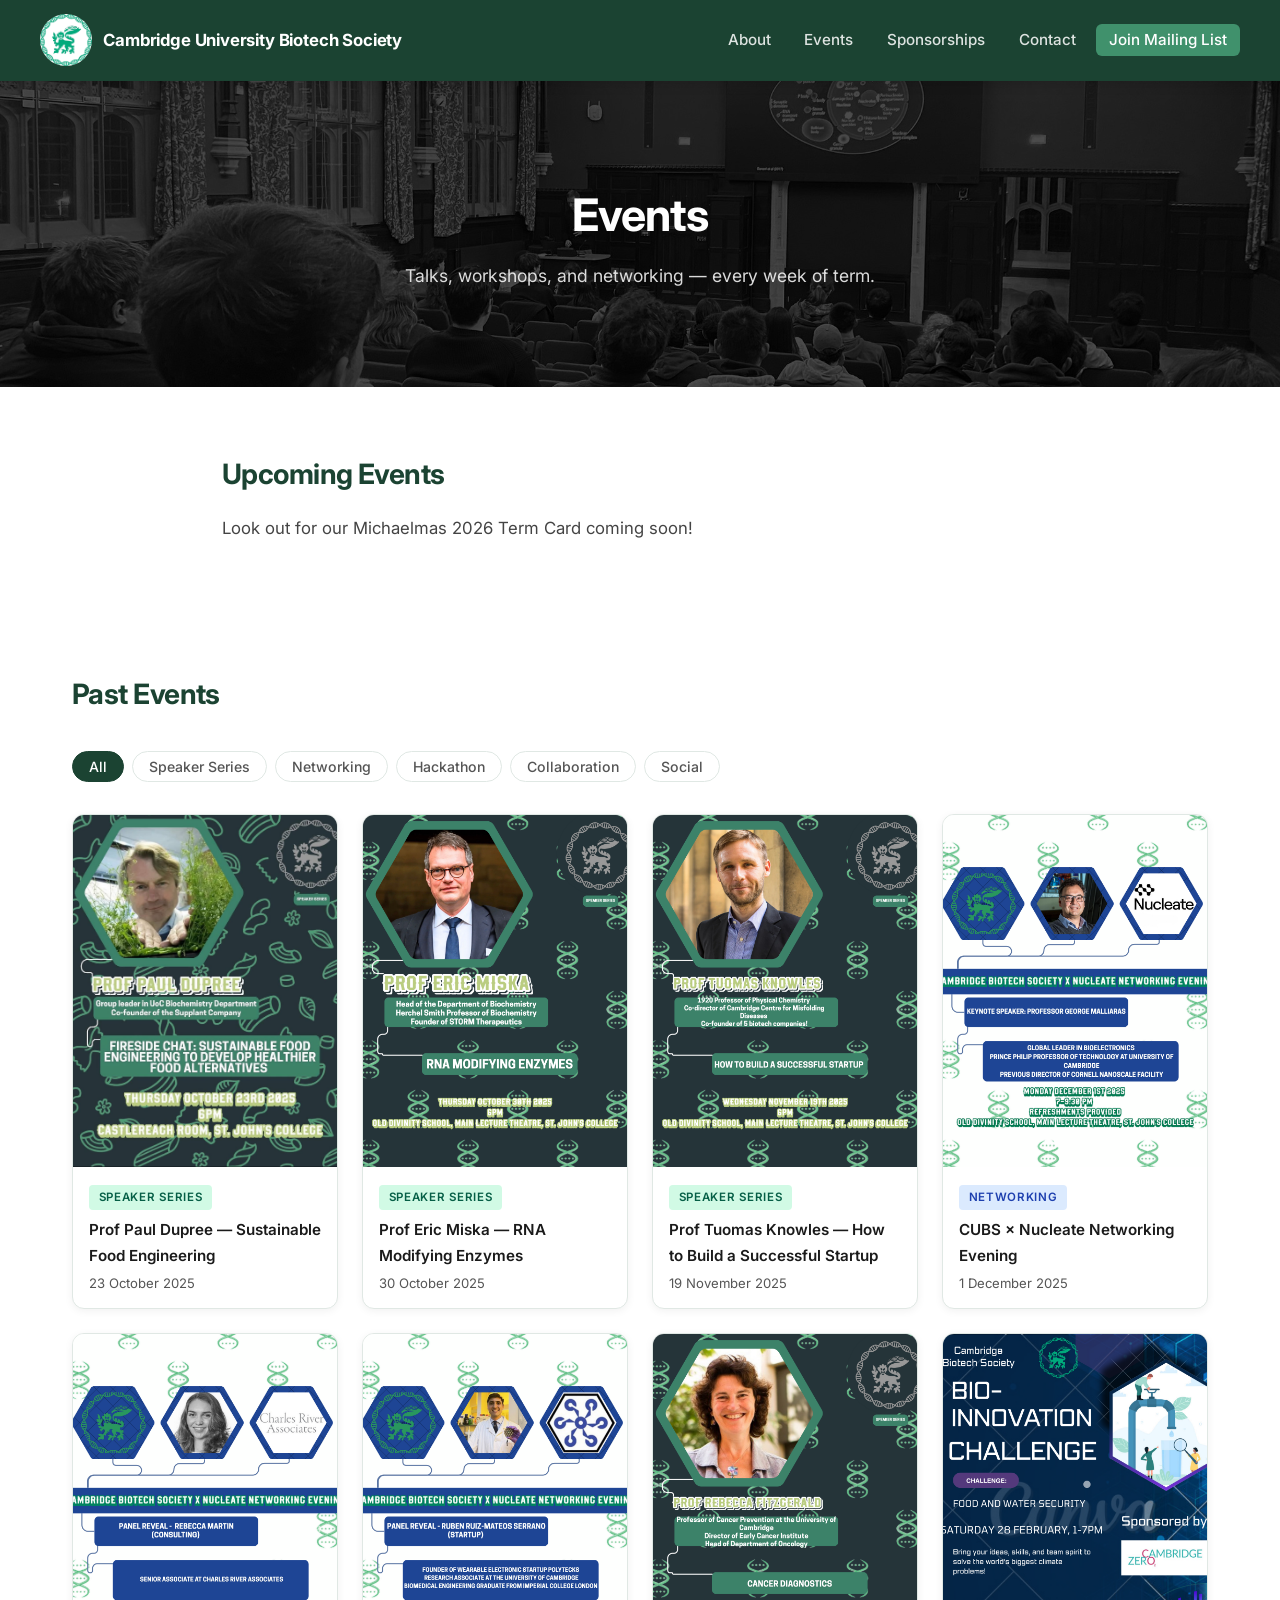
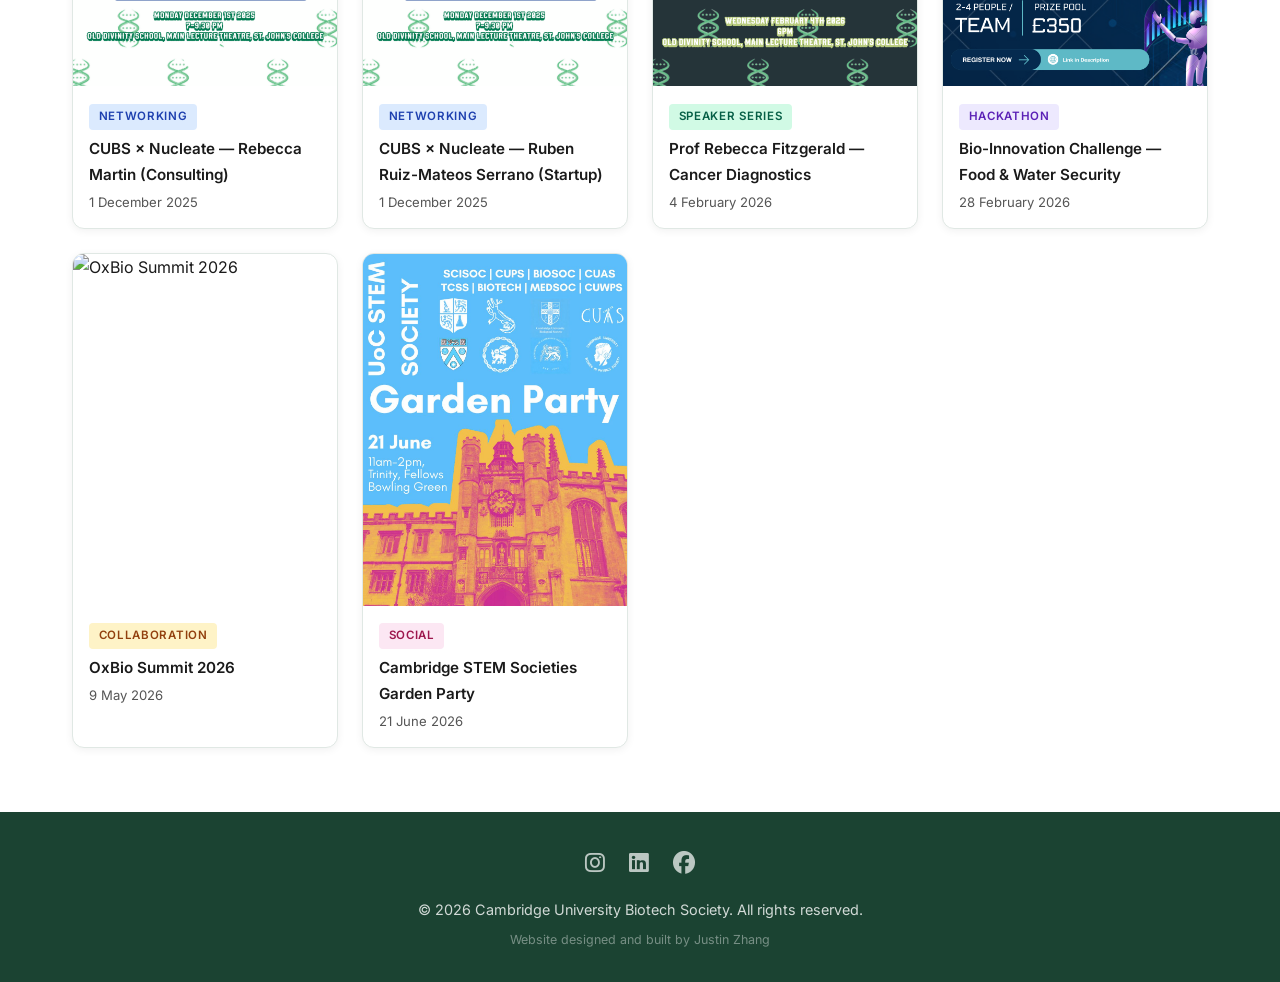
==== events.html @ 5f767ed8 "Complete website: events gallery, sponsorships, leadership section, background photos, footer credit" ====
<!DOCTYPE html>
<html lang="en">
<head>
  <meta charset="UTF-8">
  <meta name="viewport" content="width=device-width, initial-scale=1.0">
  <title>Events — Cambridge University Biotech Society</title>
  <link rel="stylesheet" href="styles.css">
  <link rel="stylesheet" href="https://cdnjs.cloudflare.com/ajax/libs/font-awesome/6.5.1/css/all.min.css">
  <link rel="preconnect" href="https://fonts.googleapis.com">
  <link href="https://fonts.googleapis.com/css2?family=Inter:wght@400;500;600;700&display=swap" rel="stylesheet">
</head>
<body>

  <header>
    <nav class="navbar">
      <a href="index.html" class="logo">
        <img src="images/logo-icon.png" alt="CUBS logo" class="logo-img">
        Cambridge University Biotech Society
      </a>
      <ul class="nav-links">
        <li><a href="index.html#about">About</a></li>
        <li><a href="events.html">Events</a></li>
        <li><a href="sponsorships.html">Sponsorships</a></li>
        <li><a href="index.html#contact">Contact</a></li>
        <li><a href="https://lists.cam.ac.uk/sympa/subscribe/soc-cubiotech" target="_blank" rel="noopener noreferrer" class="btn-nav">Join Mailing List</a></li>
      </ul>
    </nav>
  </header>

  <section class="page-header events-header">
    <h1>Events</h1>
    <p>Talks, workshops, and networking — every week of term.</p>
  </section>

  <section class="section fade-in">
    <h2>Upcoming Events</h2>
    <p>Look out for our Michaelmas 2026 Term Card coming soon!</p>
  </section>

  <section class="gallery-section fade-in">
    <h2>Past Events</h2>

    <!-- Filter buttons — clicking one shows only that category -->
    <div class="filter-bar">
      <button class="filter-btn active" data-filter="all">All</button>
      <button class="filter-btn" data-filter="speaker">Speaker Series</button>
      <button class="filter-btn" data-filter="networking">Networking</button>
      <button class="filter-btn" data-filter="hackathon">Hackathon</button>
      <button class="filter-btn" data-filter="collaboration">Collaboration</button>
      <button class="filter-btn" data-filter="social">Social</button>
    </div>

    <div class="poster-grid" id="poster-grid">

      <div class="poster-card" data-category="speaker">
        <img src="event images/Screenshot 2026-07-14 at 23.48.25.png" alt="Prof Paul Dupree — Sustainable Food Engineering">
        <div class="poster-card-body">
          <span class="event-tag tag-speaker">Speaker Series</span>
          <div class="poster-card-title">Prof Paul Dupree — Sustainable Food Engineering</div>
          <div class="poster-card-date">23 October 2025</div>
        </div>
      </div>

      <div class="poster-card" data-category="speaker">
        <img src="event images/Miska poster.png" alt="Prof Eric Miska — RNA Modifying Enzymes">
        <div class="poster-card-body">
          <span class="event-tag tag-speaker">Speaker Series</span>
          <div class="poster-card-title">Prof Eric Miska — RNA Modifying Enzymes</div>
          <div class="poster-card-date">30 October 2025</div>
        </div>
      </div>

      <div class="poster-card" data-category="speaker">
        <img src="event images/PRESIDENT.png" alt="Prof Tuomas Knowles — How to Build a Successful Startup">
        <div class="poster-card-body">
          <span class="event-tag tag-speaker">Speaker Series</span>
          <div class="poster-card-title">Prof Tuomas Knowles — How to Build a Successful Startup</div>
          <div class="poster-card-date">19 November 2025</div>
        </div>
      </div>

      <div class="poster-card" data-category="networking">
        <img src="event images/18.png" alt="CUBS × Nucleate Networking Evening">
        <div class="poster-card-body">
          <span class="event-tag tag-networking">Networking</span>
          <div class="poster-card-title">CUBS × Nucleate Networking Evening</div>
          <div class="poster-card-date">1 December 2025</div>
        </div>
      </div>

      <div class="poster-card" data-category="networking">
        <img src="event images/19.png" alt="CUBS × Nucleate — Rebecca Martin">
        <div class="poster-card-body">
          <span class="event-tag tag-networking">Networking</span>
          <div class="poster-card-title">CUBS × Nucleate — Rebecca Martin (Consulting)</div>
          <div class="poster-card-date">1 December 2025</div>
        </div>
      </div>

      <div class="poster-card" data-category="networking">
        <img src="event images/20.png" alt="CUBS × Nucleate — Ruben Ruiz-Mateos Serrano">
        <div class="poster-card-body">
          <span class="event-tag tag-networking">Networking</span>
          <div class="poster-card-title">CUBS × Nucleate — Ruben Ruiz-Mateos Serrano (Startup)</div>
          <div class="poster-card-date">1 December 2025</div>
        </div>
      </div>

      <div class="poster-card" data-category="speaker">
        <img src="event images/rebecca.png" alt="Prof Rebecca Fitzgerald — Cancer Diagnostics">
        <div class="poster-card-body">
          <span class="event-tag tag-speaker">Speaker Series</span>
          <div class="poster-card-title">Prof Rebecca Fitzgerald — Cancer Diagnostics</div>
          <div class="poster-card-date">4 February 2026</div>
        </div>
      </div>

      <div class="poster-card" data-category="hackathon">
        <img src="event images/23.png" alt="Bio-Innovation Challenge">
        <div class="poster-card-body">
          <span class="event-tag tag-hackathon">Hackathon</span>
          <div class="poster-card-title">Bio-Innovation Challenge — Food &amp; Water Security</div>
          <div class="poster-card-date">28 February 2026</div>
        </div>
      </div>

      <div class="poster-card" data-category="collaboration">
        <img src="event images/OxBio main flyer.png" alt="OxBio Summit 2026">
        <div class="poster-card-body">
          <span class="event-tag tag-collaboration">Collaboration</span>
          <div class="poster-card-title">OxBio Summit 2026</div>
          <div class="poster-card-date">9 May 2026</div>
        </div>
      </div>

      <div class="poster-card" data-category="social">
        <img src="event images/garden party poster .jpeg" alt="Cambridge STEM Societies Garden Party">
        <div class="poster-card-body">
          <span class="event-tag tag-social">Social</span>
          <div class="poster-card-title">Cambridge STEM Societies Garden Party</div>
          <div class="poster-card-date">21 June 2026</div>
        </div>
      </div>

    </div>
  </section>

  <!-- Lightbox overlay — appears when a poster is clicked -->
  <div class="lightbox" id="lightbox">
    <button class="lightbox-close" id="lightbox-close">&times;</button>
    <img id="lightbox-img" src="" alt="Event poster enlarged">
  </div>

  <footer>
    <div class="social-links">
      <a href="https://www.instagram.com/cubiotech/" target="_blank" rel="noopener noreferrer" aria-label="Instagram">
        <i class="fa-brands fa-instagram"></i>
      </a>
      <a href="https://uk.linkedin.com/company/cubiotechsoc" target="_blank" rel="noopener noreferrer" aria-label="LinkedIn">
        <i class="fa-brands fa-linkedin"></i>
      </a>
      <a href="https://www.facebook.com/cubiotech/" target="_blank" rel="noopener noreferrer" aria-label="Facebook">
        <i class="fa-brands fa-facebook"></i>
      </a>
    </div>
    <p>&copy; 2026 Cambridge University Biotech Society. All rights reserved.</p>
    <p style="margin-top:0.4rem; font-size:0.78rem; opacity:0.5;">Website designed and built by Justin Zhang</p>
  </footer>

  <script src="script.js"></script>
</body>
</html>
---- styles.css ----
:root {
  --cubs-green-dark: #1b4332;
  --cubs-green: #2d6a4f;
  --cubs-green-light: #40916c;
  --text-dark: #1a1a1a;
  --text-muted: #555;
  --bg-subtle: #f6f9f7;
  --border: #e0e8e4;
}

* {
  margin: 0;
  padding: 0;
  box-sizing: border-box;
}

body {
  font-family: 'Inter', 'Segoe UI', Arial, sans-serif;
  line-height: 1.7;
  color: var(--text-dark);
  background: #fff;
}

/* ── Navbar ── */
.navbar {
  display: flex;
  justify-content: space-between;
  align-items: center;
  padding: 0.9rem 2.5rem;
  background-color: var(--cubs-green-dark);
  color: #fff;
  position: sticky;
  top: 0;
  z-index: 100;
  box-shadow: 0 2px 12px rgba(0,0,0,0.15);
}

.logo {
  display: flex;
  align-items: center;
  gap: 0.7rem;
  font-weight: 700;
  font-size: 1.05rem;
  color: #fff;
  text-decoration: none;
  letter-spacing: -0.01em;
}

.logo-img {
  height: 52px;
  width: 52px;
  border-radius: 50%;
  object-fit: cover;
}

.nav-links {
  display: flex;
  list-style: none;
  gap: 0.5rem;
  align-items: center;
}

.nav-links a {
  color: rgba(255,255,255,0.85);
  text-decoration: none;
  font-size: 0.95rem;
  font-weight: 500;
  padding: 0.4rem 0.8rem;
  border-radius: 6px;
  transition: color 0.2s ease, background-color 0.2s ease;
}

.nav-links a:hover {
  color: #fff;
  background-color: rgba(255,255,255,0.1);
}

.btn-nav {
  background-color: var(--cubs-green-light);
  color: #fff !important;
  padding: 0.5rem 1.2rem;
  border-radius: 20px;
  font-weight: 600;
}

.btn-nav:hover {
  background-color: #fff !important;
  color: var(--cubs-green-dark) !important;
}

/* ── Hero ── */
.hero {
  position: relative;
  background-color: var(--cubs-green-dark);
  color: #fff;
  display: flex;
  align-items: center;
  justify-content: center;
  gap: 4rem;
  flex-wrap: wrap;
  padding: 5rem 3rem;
  min-height: 70vh;
}

.hero::before {
  content: '';
  position: absolute;
  inset: 0;
  background-image: url('background photos/fresher.jpeg');
  background-size: cover;
  background-position: center 70%;
  filter: grayscale(100%) brightness(0.32);
  z-index: 0;
}

.hero > * {
  position: relative;
  z-index: 1;
}

.hero-logo-badge {
  flex-shrink: 0;
  width: clamp(180px, 33vw, 340px);
  height: clamp(180px, 33vw, 340px);
  background-color: #fff;
  border-radius: 50%;
  overflow: hidden;
  box-shadow: 0 16px 48px rgba(0,0,0,0.25);
  display: flex;
  align-items: center;
  justify-content: center;
  padding: 1.5rem;
}

.hero-logo-img {
  width: 100%;
  height: 100%;
  object-fit: contain;
}

.hero-text {
  max-width: 480px;
}

.hero h1 {
  font-size: clamp(1.8rem, 3vw, 2.6rem);
  font-weight: 700;
  line-height: 1.25;
  letter-spacing: -0.02em;
  margin-bottom: 1.1rem;
}

.hero p {
  font-size: 1.15rem;
  opacity: 0.88;
  line-height: 1.65;
}

/* ── Stats bar ── */
.stats {
  display: flex;
  justify-content: center;
  gap: 4rem;
  flex-wrap: wrap;
  padding: 2.5rem 2rem;
  background-color: var(--bg-subtle);
  border-bottom: 1px solid var(--border);
}

.stat {
  display: flex;
  flex-direction: column;
  align-items: center;
  gap: 0.15rem;
}

.stat-number {
  font-size: 2rem;
  font-weight: 700;
  color: var(--cubs-green-dark);
  letter-spacing: -0.03em;
}

.stat-label {
  font-size: 0.78rem;
  color: var(--text-muted);
  text-transform: uppercase;
  letter-spacing: 0.08em;
  font-weight: 500;
}

/* ── Sections ── */
.section {
  padding: 4rem 2rem;
  max-width: 900px;
  margin: 0 auto;
}

.section h2 {
  font-size: 1.75rem;
  font-weight: 700;
  letter-spacing: -0.02em;
  margin-bottom: 1rem;
  color: var(--cubs-green-dark);
}

.section p {
  color: #444;
  font-size: 1.05rem;
}

/* ── What We Do ── */
.what-we-do-section {
  background: var(--bg-subtle);
  border-top: 1px solid var(--border);
  border-bottom: 1px solid var(--border);
  padding: 4rem 2rem;
}

.what-we-do-grid {
  display: grid;
  grid-template-columns: repeat(auto-fit, minmax(240px, 1fr));
  gap: 2rem;
  max-width: 1100px;
  margin: 0 auto;
}

.what-we-do-card {
  text-align: center;
  padding: 0 1rem;
}

.what-we-do-card h3 {
  font-size: 1.2rem;
  font-weight: 700;
  color: var(--cubs-green-dark);
  margin-bottom: 0.75rem;
}

.what-we-do-card p {
  font-size: 0.95rem;
  color: #555;
  line-height: 1.7;
}

.pricing-note {
  text-align: center;
  margin-top: 2.5rem;
  font-size: 0.95rem;
  color: var(--text-muted);
  display: flex;
  align-items: center;
  justify-content: center;
  gap: 0.5rem;
}

.pricing-note i {
  color: var(--cubs-green-light);
}

/* ── Membership ── */
.membership-price {
  font-size: 1.4rem;
  font-weight: 700;
  color: var(--cubs-green-dark);
  margin-top: 1rem;
  letter-spacing: -0.01em;
}

.btn-cta {
  display: inline-block;
  margin-top: 1.2rem;
  background-color: var(--cubs-green-dark);
  color: #fff;
  text-decoration: none;
  font-weight: 600;
  font-size: 1rem;
  padding: 0.85rem 2rem;
  border-radius: 8px;
  transition: background-color 0.2s ease, transform 0.15s ease;
  box-shadow: 0 2px 8px rgba(27,67,50,0.25);
}

.btn-cta:hover {
  background-color: var(--cubs-green-light);
  transform: translateY(-1px);
}

/* ── Events list ── */
.events-list {
  list-style: none;
  display: flex;
  flex-direction: column;
  gap: 0.75rem;
}

.events-list li {
  padding: 0.9rem 1rem;
  border: 1px solid var(--border);
  border-radius: 8px;
  background: var(--bg-subtle);
  transition: border-color 0.2s ease;
}

.events-list li:hover {
  border-color: var(--cubs-green-light);
}

/* ── Events page header ── */
.page-header {
  position: relative;
  background-color: var(--cubs-green-dark);
  color: #fff;
  padding: 6rem 2.5rem;
  text-align: center;
}

.page-header > * {
  position: relative;
  z-index: 1;
}

.events-header::before {
  content: '';
  position: absolute;
  inset: 0;
  background-image: url('background photos/Knowles talk linkedin .jpeg');
  background-size: cover;
  background-position: center;
  filter: grayscale(100%) brightness(0.3);
  z-index: 0;
}

.sponsorships-header::before {
  content: '';
  position: absolute;
  inset: 0;
  background-image: url('background photos/hackathon.jpeg');
  background-size: cover;
  background-position: center 65%;
  filter: grayscale(100%) brightness(0.3);
  z-index: 0;
}

.page-header h1 {
  font-size: clamp(1.8rem, 4vw, 2.8rem);
  font-weight: 700;
  letter-spacing: -0.02em;
  margin-bottom: 0.5rem;
}

.page-header p {
  font-size: 1.1rem;
  opacity: 0.85;
}

/* ── Past events gallery ── */
.gallery-section {
  padding: 4rem 2rem;
  max-width: 1200px;
  margin: 0 auto;
}

.gallery-section h2 {
  font-size: 1.75rem;
  font-weight: 700;
  letter-spacing: -0.02em;
  color: var(--cubs-green-dark);
  margin-bottom: 2rem;
}

.poster-grid {
  display: grid;
  grid-template-columns: repeat(auto-fill, minmax(240px, 1fr));
  gap: 1.5rem;
}

.poster-card {
  background: #fff;
  border-radius: 12px;
  border: 1px solid var(--border);
  overflow: hidden;
  box-shadow: 0 2px 8px rgba(0,0,0,0.06);
  transition: transform 0.2s ease, box-shadow 0.2s ease;
  cursor: pointer;
}

.poster-card:hover {
  transform: translateY(-4px);
  box-shadow: 0 10px 28px rgba(0,0,0,0.12);
}

.poster-card img {
  width: 100%;
  aspect-ratio: 3/4;
  object-fit: cover;
  display: block;
}

.poster-card-body {
  padding: 0.9rem 1rem;
}

.poster-card-title {
  font-weight: 600;
  font-size: 0.95rem;
  color: var(--text-dark);
  margin-bottom: 0.2rem;
}

.poster-card-date {
  font-size: 0.82rem;
  color: var(--text-muted);
}

/* ── Lightbox (click poster to enlarge) ── */
.lightbox {
  display: none;
  position: fixed;
  inset: 0;
  background: rgba(0,0,0,0.85);
  z-index: 999;
  align-items: center;
  justify-content: center;
}

.lightbox.open {
  display: flex;
}

.lightbox img {
  max-width: 90vw;
  max-height: 90vh;
  border-radius: 8px;
  object-fit: contain;
}

.lightbox-close {
  position: fixed;
  top: 1.2rem;
  right: 1.5rem;
  font-size: 2rem;
  color: #fff;
  cursor: pointer;
  background: none;
  border: none;
  line-height: 1;
}

/* ── Sponsorship page ── */
.sponsor-stats {
  display: flex;
  gap: 3rem;
  flex-wrap: wrap;
  margin-top: 2rem;
  padding: 2rem;
  background: var(--bg-subtle);
  border-radius: 12px;
  border: 1px solid var(--border);
}

.sponsor-stat {
  display: flex;
  flex-direction: column;
  align-items: center;
  flex: 1;
  min-width: 100px;
}

.sponsor-offer-section {
  background: var(--bg-subtle);
  border-top: 1px solid var(--border);
  border-bottom: 1px solid var(--border);
  padding: 1rem 0;
}

.offer-grid {
  display: grid;
  grid-template-columns: repeat(auto-fill, minmax(200px, 1fr));
  gap: 1.25rem;
  margin-top: 1.5rem;
}

.offer-card {
  background: #fff;
  border: 1px solid var(--border);
  border-radius: 12px;
  padding: 1.4rem 1.2rem;
  box-shadow: 0 2px 8px rgba(0,0,0,0.05);
  transition: transform 0.2s ease, box-shadow 0.2s ease;
}

.offer-card:hover {
  transform: translateY(-3px);
  box-shadow: 0 8px 24px rgba(0,0,0,0.09);
}

.offer-icon {
  font-size: 1.5rem;
  color: var(--cubs-green-light);
  margin-bottom: 0.75rem;
}

.offer-title {
  font-weight: 700;
  font-size: 1rem;
  color: var(--cubs-green-dark);
  margin-bottom: 0.4rem;
}

.offer-desc {
  font-size: 0.88rem;
  color: var(--text-muted);
  line-height: 1.55;
}

.sponsor-cta-section {
  padding: 4rem 2rem;
}

.sponsor-cta-box {
  max-width: 640px;
  margin: 0 auto;
  text-align: center;
  background: linear-gradient(135deg, var(--cubs-green-dark), var(--cubs-green));
  color: #fff;
  padding: 3rem 2.5rem;
  border-radius: 16px;
  box-shadow: 0 8px 32px rgba(27,67,50,0.2);
}

.sponsor-cta-box h2 {
  color: #fff;
  font-size: 1.8rem;
  margin-bottom: 0.75rem;
}

.sponsor-cta-box p {
  color: rgba(255,255,255,0.88);
  margin-bottom: 1.5rem;
  font-size: 1.05rem;
}

.sponsor-cta-box .btn-cta {
  background: #fff;
  color: var(--cubs-green-dark);
}

.sponsor-cta-box .btn-cta:hover {
  background: var(--bg-subtle);
}

/* ── Partner grid ── */
.partner-grid {
  display: grid;
  grid-template-columns: repeat(auto-fill, minmax(280px, 1fr));
  gap: 1.5rem;
  margin-top: 2rem;
}

.partner-card {
  display: flex;
  align-items: flex-start;
  gap: 1rem;
  padding: 1.2rem;
  border: 1px solid var(--border);
  border-radius: 12px;
  background: #fff;
  box-shadow: 0 2px 8px rgba(0,0,0,0.05);
  transition: transform 0.2s ease, box-shadow 0.2s ease;
}

.partner-card:hover {
  transform: translateY(-3px);
  box-shadow: 0 8px 24px rgba(0,0,0,0.1);
}

.sponsors-section {
  padding-top: 1.5rem;
}

.sponsors-thankyou {
  color: var(--text-muted);
  font-style: italic;
  margin-bottom: 1.5rem;
}

.partner-logo-placeholder {
  flex-shrink: 0;
  width: 110px;
  height: 110px;
  background: var(--bg-subtle);
  border-radius: 8px;
  display: flex;
  align-items: center;
  justify-content: center;
  font-size: 0.75rem;
  color: var(--text-muted);
  border: 1px solid var(--border);
}

.sponsor-logo-grid {
  display: flex;
  flex-wrap: wrap;
  gap: 2rem;
  margin-top: 1.5rem;
  align-items: center;
}

.sponsor-logo-card {
  display: flex;
  flex-direction: column;
  align-items: center;
  gap: 0.75rem;
  padding: 1.5rem 2rem;
  border: 1px solid var(--border);
  border-radius: 12px;
  background: #fff;
  box-shadow: 0 2px 8px rgba(0,0,0,0.05);
  transition: transform 0.2s ease, box-shadow 0.2s ease;
  flex: 1;
  min-width: 180px;
}

.sponsor-logo-card:hover {
  transform: translateY(-3px);
  box-shadow: 0 8px 24px rgba(0,0,0,0.1);
}

.sponsor-logo-card img {
  width: 100%;
  max-width: 200px;
  height: 120px;
  object-fit: contain;
}

.sponsor-logo-name {
  font-weight: 600;
  font-size: 1rem;
  color: var(--text-muted);
}

.become-partner-btn {
  text-align: center;
  margin-top: 2rem;
}

.partner-logo-placeholder img {
  width: 100%;
  height: 100%;
  object-fit: contain;
  border-radius: 8px;
}

.partner-name {
  font-weight: 700;
  font-size: 1rem;
  color: var(--cubs-green-dark);
  margin-bottom: 0.3rem;
}

.partner-desc {
  font-size: 0.88rem;
  color: var(--text-muted);
  line-height: 1.5;
}

/* ── Filter bar ── */
.filter-bar {
  display: flex;
  flex-wrap: wrap;
  gap: 0.5rem;
  margin-bottom: 2rem;
}

.filter-btn {
  background: none;
  border: 1.5px solid var(--border);
  border-radius: 20px;
  padding: 0.4rem 1rem;
  font-family: 'Inter', sans-serif;
  font-size: 0.88rem;
  font-weight: 500;
  color: var(--text-muted);
  cursor: pointer;
  transition: all 0.2s ease;
}

.filter-btn:hover {
  border-color: var(--cubs-green-light);
  color: var(--cubs-green-dark);
}

.filter-btn.active {
  background-color: var(--cubs-green-dark);
  border-color: var(--cubs-green-dark);
  color: #fff;
}

/* ── Event category tags ── */
.event-tag {
  display: inline-block;
  font-size: 0.72rem;
  font-weight: 600;
  text-transform: uppercase;
  letter-spacing: 0.06em;
  padding: 0.2rem 0.6rem;
  border-radius: 4px;
  margin-bottom: 0.4rem;
}

.tag-speaker     { background: #d1fae5; color: #065f46; }
.tag-networking  { background: #dbeafe; color: #1e40af; }
.tag-hackathon   { background: #ede9fe; color: #5b21b6; }
.tag-collaboration { background: #fef3c7; color: #92400e; }
.tag-social      { background: #fce7f3; color: #9d174d; }

/* ── Hidden card state (used by filter JS) ── */
.poster-card.hidden {
  display: none;
}

/* ── Placeholder cards ── */
.poster-placeholder {
  width: 100%;
  aspect-ratio: 3/4;
  background: var(--bg-subtle);
  display: flex;
  align-items: center;
  justify-content: center;
  color: var(--text-muted);
  font-size: 0.85rem;
}

/* ── Leadership section ── */
.leadership-grid {
  display: grid;
  grid-template-columns: repeat(auto-fill, minmax(160px, 1fr));
  gap: 2rem;
  margin-top: 2rem;
}

.leader-card {
  display: flex;
  flex-direction: column;
  align-items: center;
  text-align: center;
  gap: 0.75rem;
}

.leader-photo-placeholder {
  width: 110px;
  height: 110px;
  border-radius: 50%;
  background: var(--bg-subtle);
  border: 2px solid var(--border);
  display: flex;
  align-items: center;
  justify-content: center;
  font-size: 2.5rem;
  color: var(--cubs-green-light);
  overflow: hidden;
  transition: border-color 0.2s ease;
}

.leader-card:hover .leader-photo-placeholder {
  border-color: var(--cubs-green-light);
}

.leader-photo-placeholder img {
  width: 100%;
  height: 100%;
  object-fit: cover;
  border-radius: 50%;
}

.leader-name {
  font-weight: 600;
  font-size: 1rem;
  color: var(--text-dark);
}

.leader-role {
  font-size: 0.85rem;
  color: var(--cubs-green);
  font-weight: 500;
}

/* ── Fade-in animation ── */
.fade-in {
  opacity: 0;
  transform: translateY(20px);
  transition: opacity 0.6s ease, transform 0.6s ease;
}

.fade-in.is-visible {
  opacity: 1;
  transform: translateY(0);
}

/* ── Footer ── */
footer {
  text-align: center;
  padding: 2rem;
  background-color: var(--cubs-green-dark);
  color: rgba(255,255,255,0.8);
  font-size: 0.9rem;
}

.social-links {
  display: flex;
  justify-content: center;
  gap: 1.5rem;
  margin-bottom: 1rem;
}

.social-links a {
  color: rgba(255,255,255,0.7);
  font-size: 1.4rem;
  transition: color 0.2s ease;
}

.social-links a:hover {
  color: #fff;
}
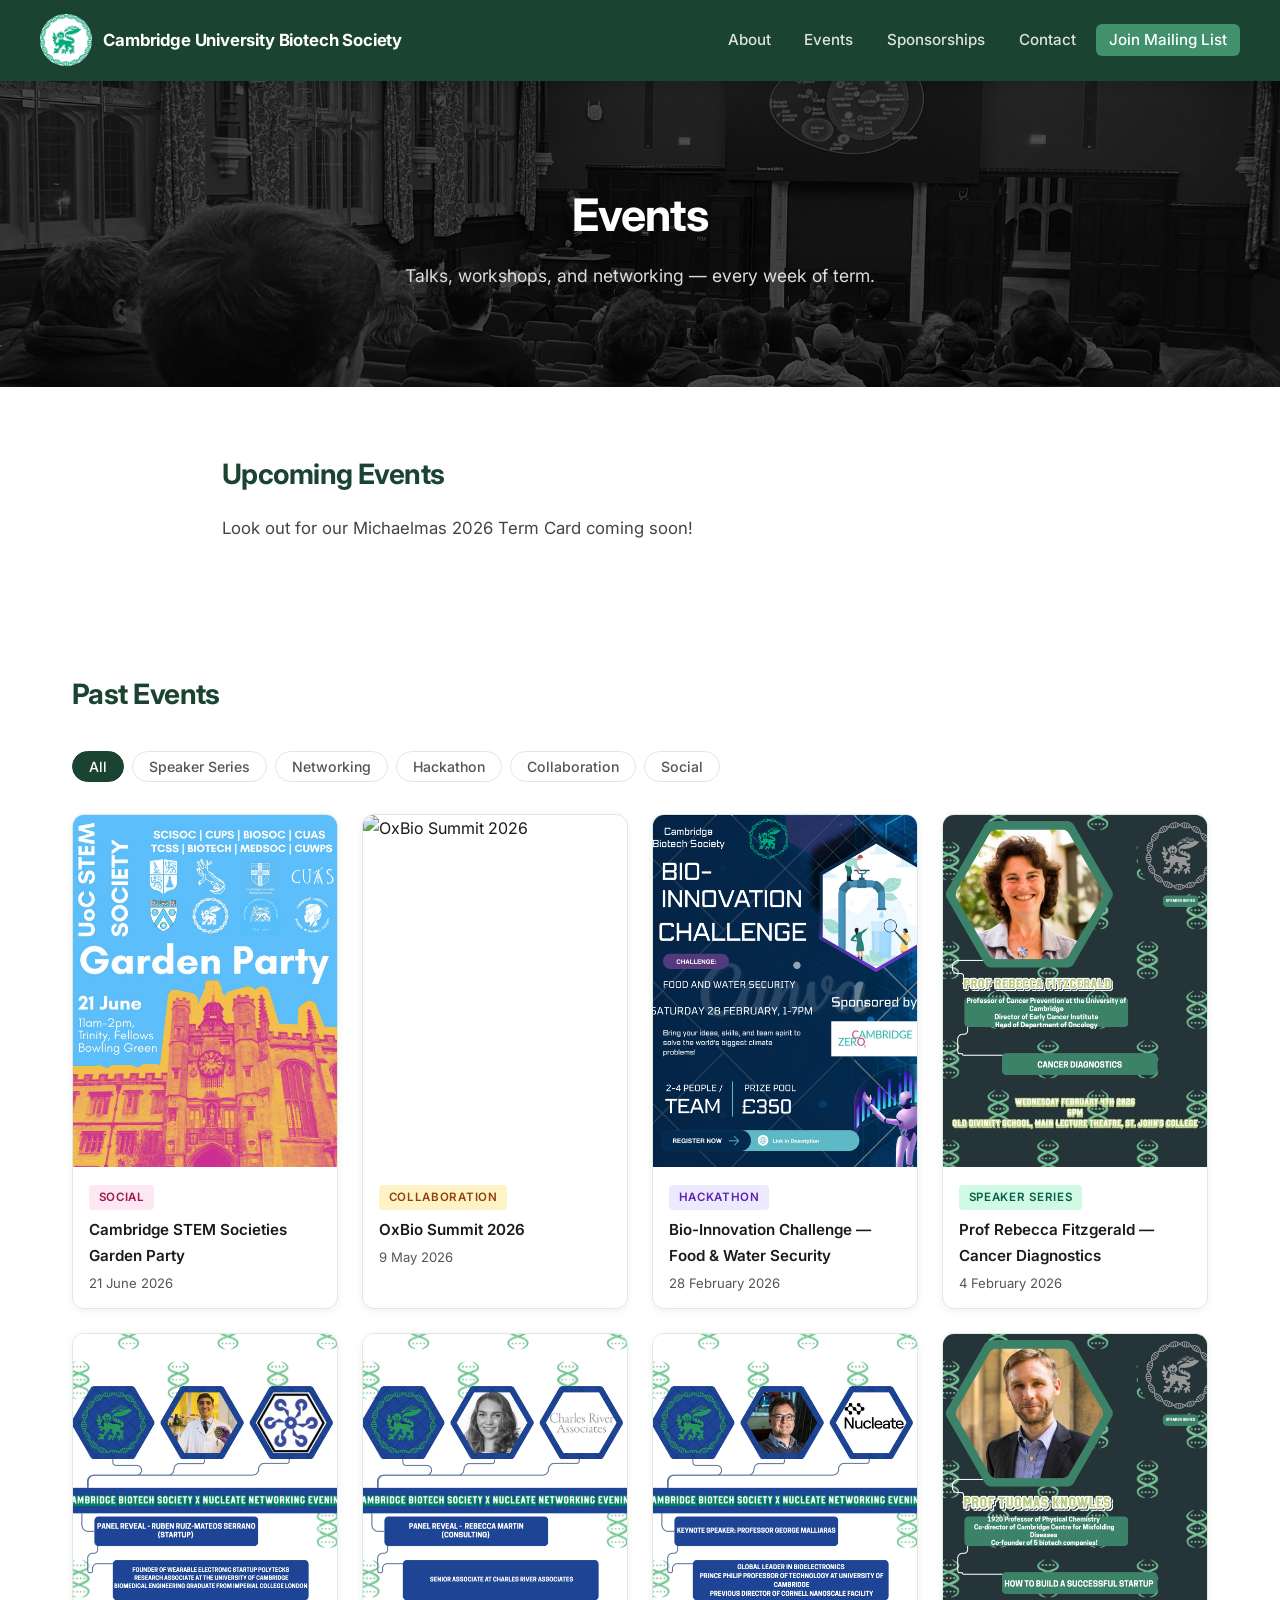
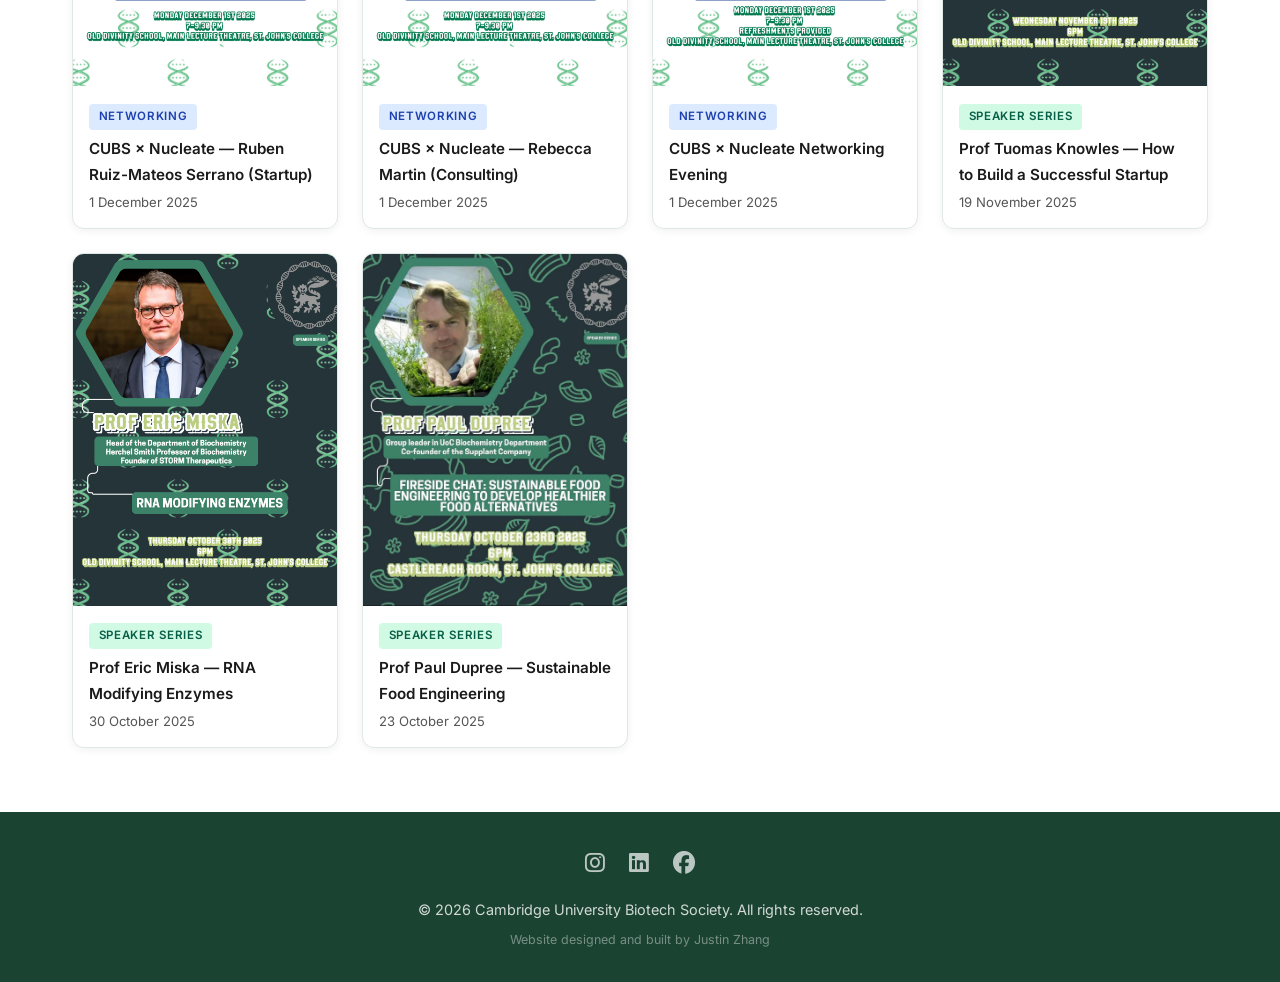
==== commit 2c172771: "Reverse events order, add homepage events banner" ====
--- a/events.html
+++ b/events.html
@@ -52,38 +52,47 @@
 
     <div class="poster-grid" id="poster-grid">
 
-      <div class="poster-card" data-category="speaker">
-        <img src="event images/Screenshot 2026-07-14 at 23.48.25.png" alt="Prof Paul Dupree — Sustainable Food Engineering">
+      <div class="poster-card" data-category="social">
+        <img src="event images/garden party poster .jpeg" alt="Cambridge STEM Societies Garden Party">
         <div class="poster-card-body">
-          <span class="event-tag tag-speaker">Speaker Series</span>
-          <div class="poster-card-title">Prof Paul Dupree — Sustainable Food Engineering</div>
-          <div class="poster-card-date">23 October 2025</div>
+          <span class="event-tag tag-social">Social</span>
+          <div class="poster-card-title">Cambridge STEM Societies Garden Party</div>
+          <div class="poster-card-date">21 June 2026</div>
+        </div>
+      </div>
+
+      <div class="poster-card" data-category="collaboration">
+        <img src="event images/OxBio main flyer.png" alt="OxBio Summit 2026">
+        <div class="poster-card-body">
+          <span class="event-tag tag-collaboration">Collaboration</span>
+          <div class="poster-card-title">OxBio Summit 2026</div>
+          <div class="poster-card-date">9 May 2026</div>
+        </div>
+      </div>
+
+      <div class="poster-card" data-category="hackathon">
+        <img src="event images/23.png" alt="Bio-Innovation Challenge">
+        <div class="poster-card-body">
+          <span class="event-tag tag-hackathon">Hackathon</span>
+          <div class="poster-card-title">Bio-Innovation Challenge — Food &amp; Water Security</div>
+          <div class="poster-card-date">28 February 2026</div>
         </div>
       </div>
 
       <div class="poster-card" data-category="speaker">
-        <img src="event images/Miska poster.png" alt="Prof Eric Miska — RNA Modifying Enzymes">
+        <img src="event images/rebecca.png" alt="Prof Rebecca Fitzgerald — Cancer Diagnostics">
         <div class="poster-card-body">
           <span class="event-tag tag-speaker">Speaker Series</span>
-          <div class="poster-card-title">Prof Eric Miska — RNA Modifying Enzymes</div>
-          <div class="poster-card-date">30 October 2025</div>
-        </div>
-      </div>
-
-      <div class="poster-card" data-category="speaker">
-        <img src="event images/PRESIDENT.png" alt="Prof Tuomas Knowles — How to Build a Successful Startup">
-        <div class="poster-card-body">
-          <span class="event-tag tag-speaker">Speaker Series</span>
-          <div class="poster-card-title">Prof Tuomas Knowles — How to Build a Successful Startup</div>
-          <div class="poster-card-date">19 November 2025</div>
+          <div class="poster-card-title">Prof Rebecca Fitzgerald — Cancer Diagnostics</div>
+          <div class="poster-card-date">4 February 2026</div>
         </div>
       </div>
 
       <div class="poster-card" data-category="networking">
-        <img src="event images/18.png" alt="CUBS × Nucleate Networking Evening">
+        <img src="event images/20.png" alt="CUBS × Nucleate — Ruben Ruiz-Mateos Serrano">
         <div class="poster-card-body">
           <span class="event-tag tag-networking">Networking</span>
-          <div class="poster-card-title">CUBS × Nucleate Networking Evening</div>
+          <div class="poster-card-title">CUBS × Nucleate — Ruben Ruiz-Mateos Serrano (Startup)</div>
           <div class="poster-card-date">1 December 2025</div>
         </div>
       </div>
@@ -98,47 +107,38 @@
       </div>
 
       <div class="poster-card" data-category="networking">
-        <img src="event images/20.png" alt="CUBS × Nucleate — Ruben Ruiz-Mateos Serrano">
+        <img src="event images/18.png" alt="CUBS × Nucleate Networking Evening">
         <div class="poster-card-body">
           <span class="event-tag tag-networking">Networking</span>
-          <div class="poster-card-title">CUBS × Nucleate — Ruben Ruiz-Mateos Serrano (Startup)</div>
+          <div class="poster-card-title">CUBS × Nucleate Networking Evening</div>
           <div class="poster-card-date">1 December 2025</div>
         </div>
       </div>
 
       <div class="poster-card" data-category="speaker">
-        <img src="event images/rebecca.png" alt="Prof Rebecca Fitzgerald — Cancer Diagnostics">
+        <img src="event images/PRESIDENT.png" alt="Prof Tuomas Knowles — How to Build a Successful Startup">
         <div class="poster-card-body">
           <span class="event-tag tag-speaker">Speaker Series</span>
-          <div class="poster-card-title">Prof Rebecca Fitzgerald — Cancer Diagnostics</div>
-          <div class="poster-card-date">4 February 2026</div>
+          <div class="poster-card-title">Prof Tuomas Knowles — How to Build a Successful Startup</div>
+          <div class="poster-card-date">19 November 2025</div>
         </div>
       </div>
 
-      <div class="poster-card" data-category="hackathon">
-        <img src="event images/23.png" alt="Bio-Innovation Challenge">
+      <div class="poster-card" data-category="speaker">
+        <img src="event images/Miska poster.png" alt="Prof Eric Miska — RNA Modifying Enzymes">
         <div class="poster-card-body">
-          <span class="event-tag tag-hackathon">Hackathon</span>
-          <div class="poster-card-title">Bio-Innovation Challenge — Food &amp; Water Security</div>
-          <div class="poster-card-date">28 February 2026</div>
+          <span class="event-tag tag-speaker">Speaker Series</span>
+          <div class="poster-card-title">Prof Eric Miska — RNA Modifying Enzymes</div>
+          <div class="poster-card-date">30 October 2025</div>
         </div>
       </div>
 
-      <div class="poster-card" data-category="collaboration">
-        <img src="event images/OxBio main flyer.png" alt="OxBio Summit 2026">
+      <div class="poster-card" data-category="speaker">
+        <img src="event images/Screenshot 2026-07-14 at 23.48.25.png" alt="Prof Paul Dupree — Sustainable Food Engineering">
         <div class="poster-card-body">
-          <span class="event-tag tag-collaboration">Collaboration</span>
-          <div class="poster-card-title">OxBio Summit 2026</div>
-          <div class="poster-card-date">9 May 2026</div>
-        </div>
-      </div>
-
-      <div class="poster-card" data-category="social">
-        <img src="event images/garden party poster .jpeg" alt="Cambridge STEM Societies Garden Party">
-        <div class="poster-card-body">
-          <span class="event-tag tag-social">Social</span>
-          <div class="poster-card-title">Cambridge STEM Societies Garden Party</div>
-          <div class="poster-card-date">21 June 2026</div>
+          <span class="event-tag tag-speaker">Speaker Series</span>
+          <div class="poster-card-title">Prof Paul Dupree — Sustainable Food Engineering</div>
+          <div class="poster-card-date">23 October 2025</div>
         </div>
       </div>
 
--- a/styles.css
+++ b/styles.css
@@ -732,6 +732,89 @@
   font-size: 0.85rem;
 }
 
+/* ── Homepage events banner ── */
+.events-banner-section {
+  padding: 4rem 2rem;
+  max-width: 1200px;
+  margin: 0 auto;
+}
+
+.events-banner-header {
+  display: flex;
+  align-items: baseline;
+  justify-content: space-between;
+  margin-bottom: 2rem;
+}
+
+.events-banner-header h2 {
+  font-size: 1.75rem;
+  font-weight: 700;
+  letter-spacing: -0.02em;
+  color: var(--cubs-green-dark);
+}
+
+.events-banner-link {
+  font-size: 0.95rem;
+  font-weight: 600;
+  color: var(--cubs-green-light);
+  text-decoration: none;
+  transition: color 0.2s ease;
+}
+
+.events-banner-link:hover {
+  color: var(--cubs-green-dark);
+}
+
+.events-banner-grid {
+  display: grid;
+  grid-template-columns: repeat(3, 1fr);
+  gap: 1.5rem;
+}
+
+@media (max-width: 768px) {
+  .events-banner-grid {
+    grid-template-columns: 1fr;
+  }
+}
+
+.events-banner-card {
+  background: #fff;
+  border-radius: 12px;
+  border: 1px solid var(--border);
+  overflow: hidden;
+  box-shadow: 0 2px 8px rgba(0,0,0,0.06);
+  transition: transform 0.2s ease, box-shadow 0.2s ease;
+  text-decoration: none;
+}
+
+.events-banner-card:hover {
+  transform: translateY(-4px);
+  box-shadow: 0 10px 28px rgba(0,0,0,0.12);
+}
+
+.events-banner-card img {
+  width: 100%;
+  aspect-ratio: 3/4;
+  object-fit: cover;
+  display: block;
+}
+
+.events-banner-card-body {
+  padding: 0.9rem 1rem;
+}
+
+.events-banner-card-title {
+  font-weight: 600;
+  font-size: 0.95rem;
+  color: var(--text-dark);
+  margin-bottom: 0.2rem;
+}
+
+.events-banner-card-date {
+  font-size: 0.82rem;
+  color: var(--text-muted);
+}
+
 /* ── Leadership section ── */
 .leadership-grid {
   display: grid;
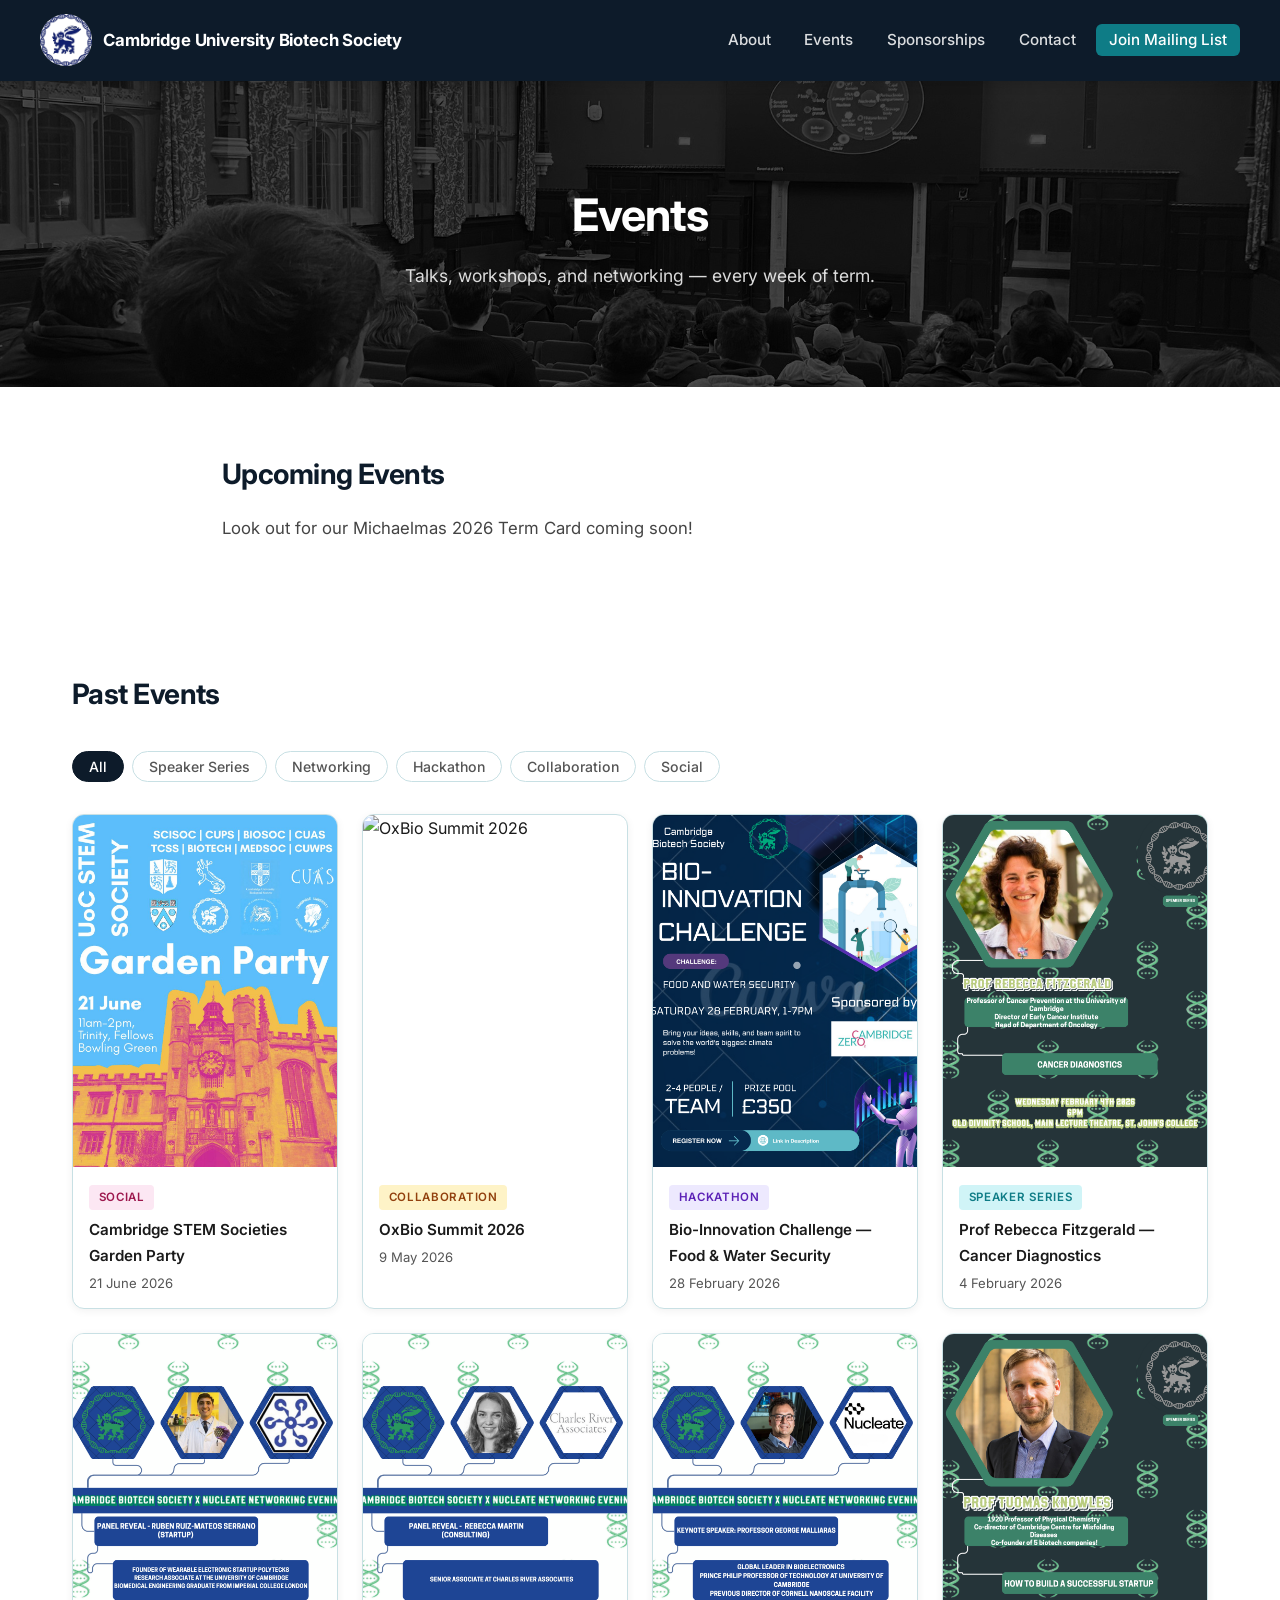
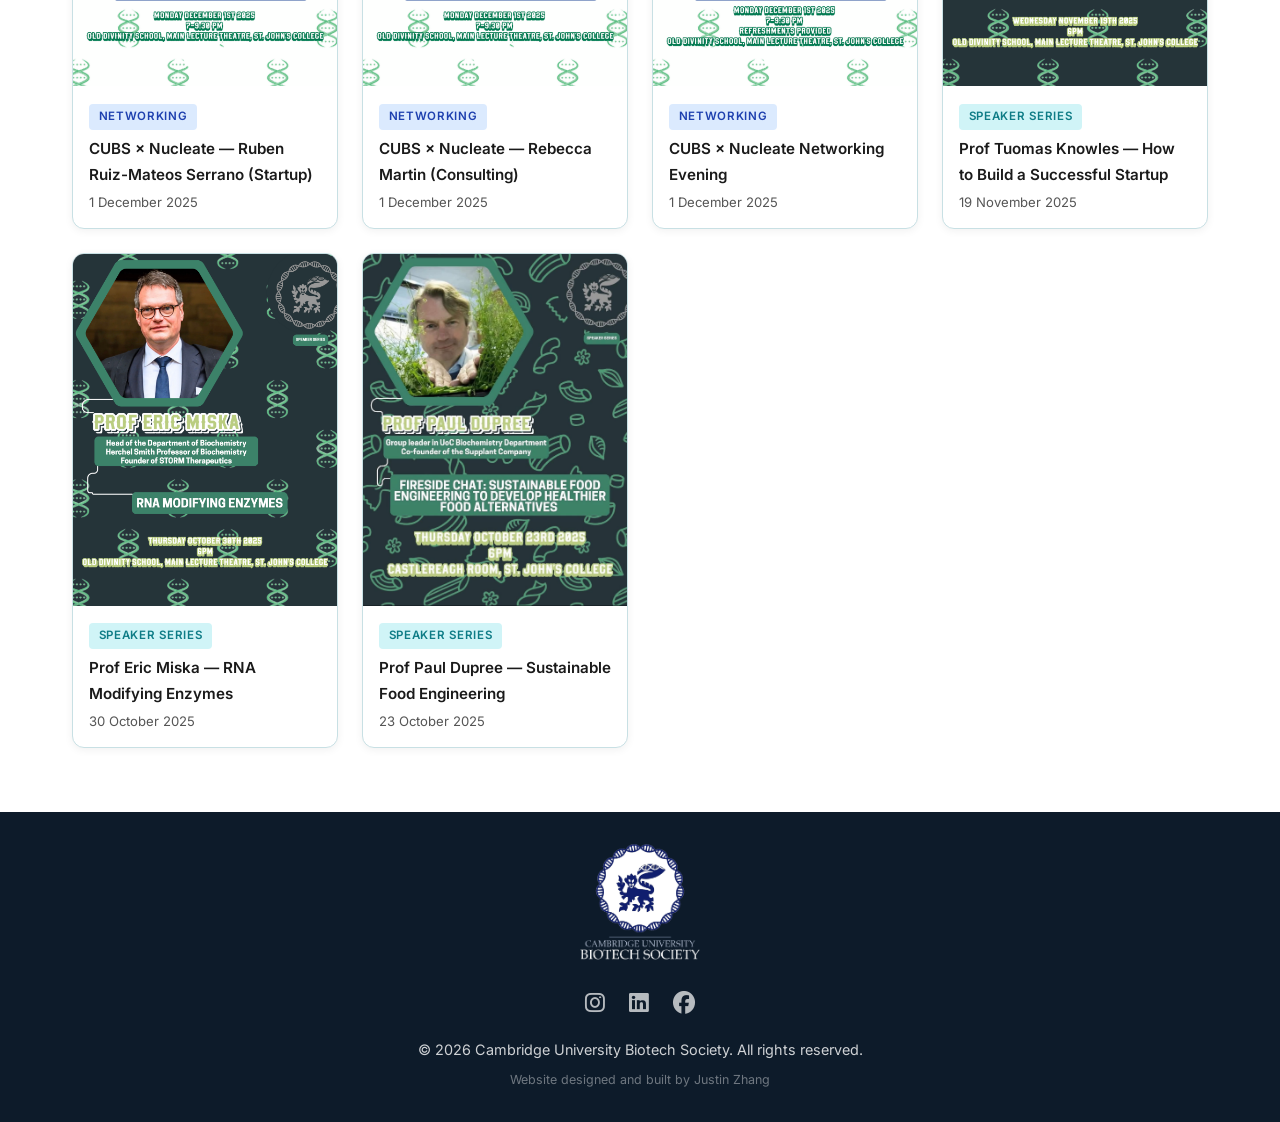
==== commit c88c30ec: "Centre logo with text in footer" ====
--- a/events.html
+++ b/events.html
@@ -152,6 +152,7 @@
   </div>
 
   <footer>
+    <img src="images/CUBS-logo-with-text-HQ.png" alt="Cambridge University Biotech Society" class="footer-logo-text">
     <div class="social-links">
       <a href="https://www.instagram.com/cubiotech/" target="_blank" rel="noopener noreferrer" aria-label="Instagram">
         <i class="fa-brands fa-instagram"></i>
--- a/styles.css
+++ b/styles.css
@@ -1,11 +1,11 @@
 :root {
-  --cubs-green-dark: #1b4332;
-  --cubs-green: #2d6a4f;
-  --cubs-green-light: #40916c;
+  --cubs-green-dark: #0d1b2a;
+  --cubs-green: #1b3a5c;
+  --cubs-green-light: #0e7c86;
   --text-dark: #1a1a1a;
   --text-muted: #555;
-  --bg-subtle: #f6f9f7;
-  --border: #e0e8e4;
+  --bg-subtle: #f0f8f9;
+  --border: #c8e0e4;
 }
 
 * {
@@ -709,7 +709,7 @@
   margin-bottom: 0.4rem;
 }
 
-.tag-speaker     { background: #d1fae5; color: #065f46; }
+.tag-speaker     { background: #d0f4f7; color: #0e7c86; }
 .tag-networking  { background: #dbeafe; color: #1e40af; }
 .tag-hackathon   { background: #ede9fe; color: #5b21b6; }
 .tag-collaboration { background: #fef3c7; color: #92400e; }
@@ -882,6 +882,13 @@
 }
 
 /* ── Footer ── */
+.footer-logo-text {
+  display: block;
+  margin: 0 auto 1.25rem;
+  height: 120px;
+  width: auto;
+}
+
 footer {
   text-align: center;
   padding: 2rem;
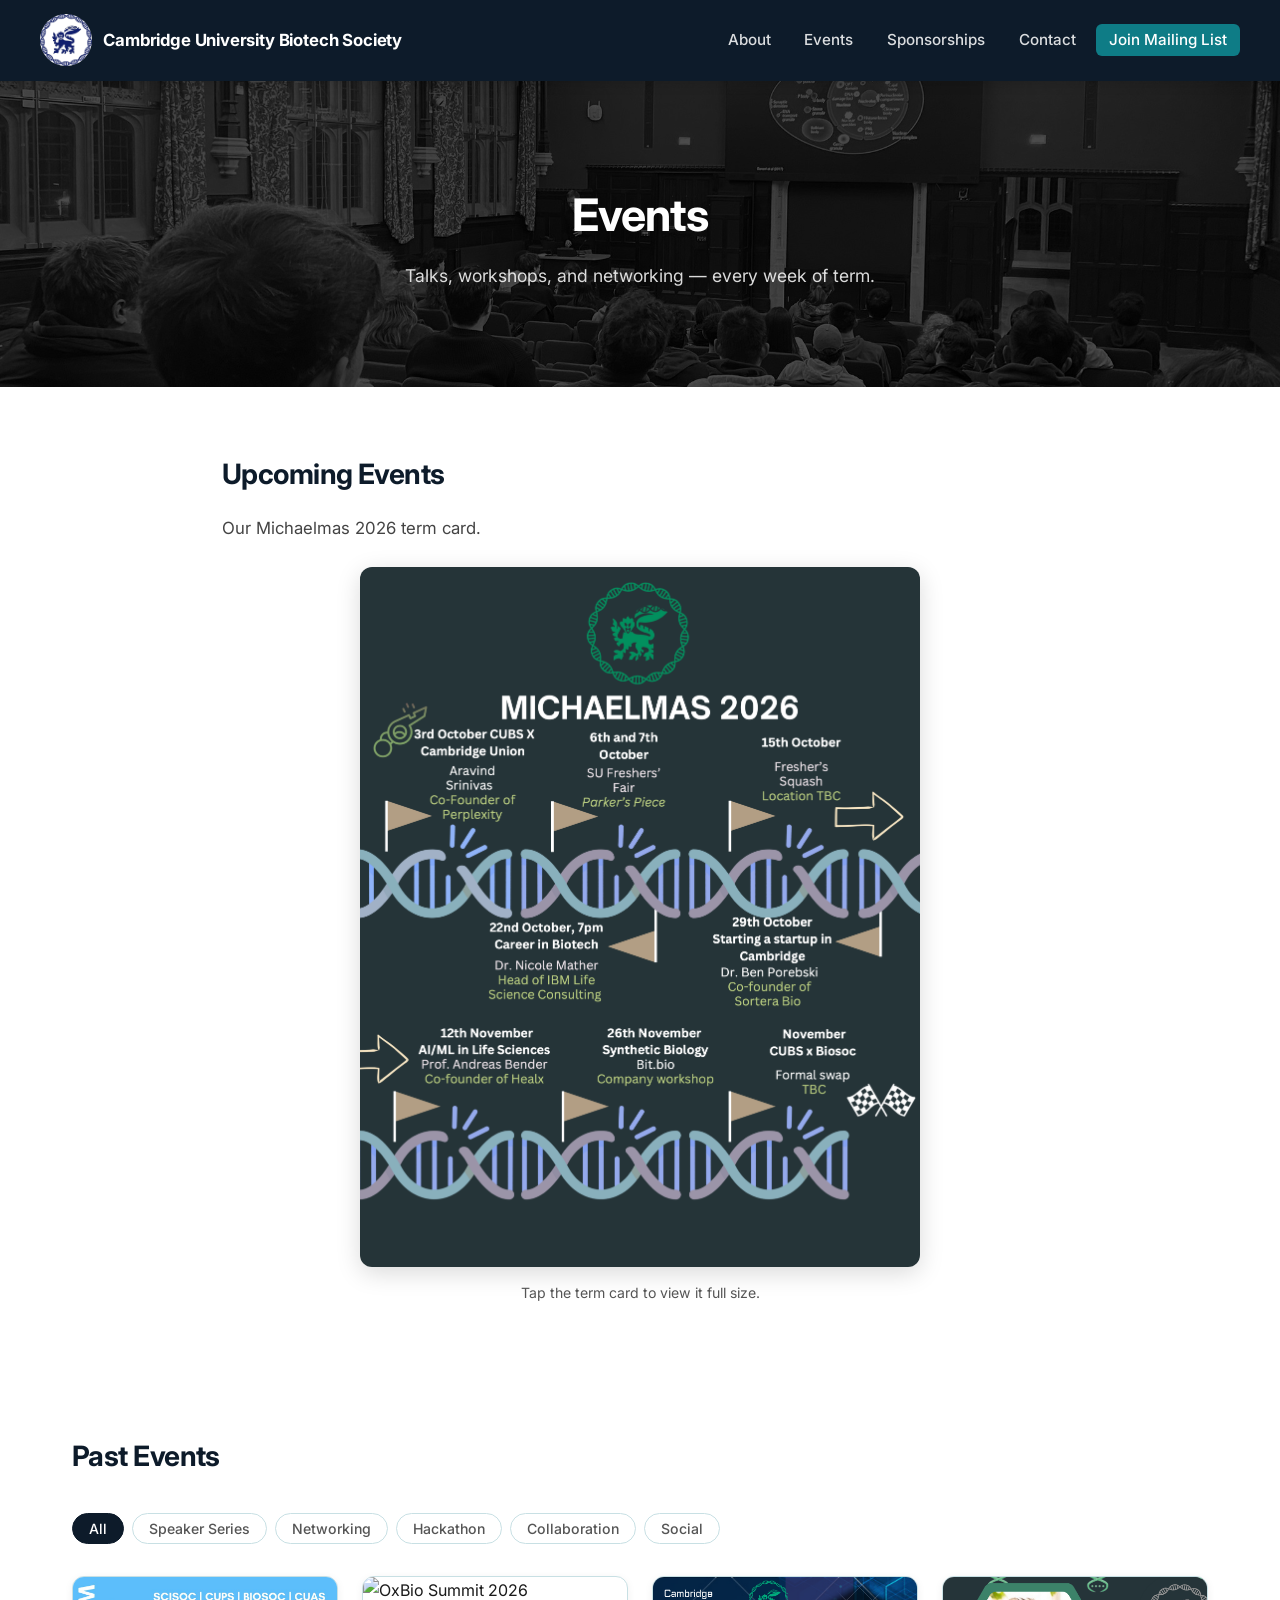
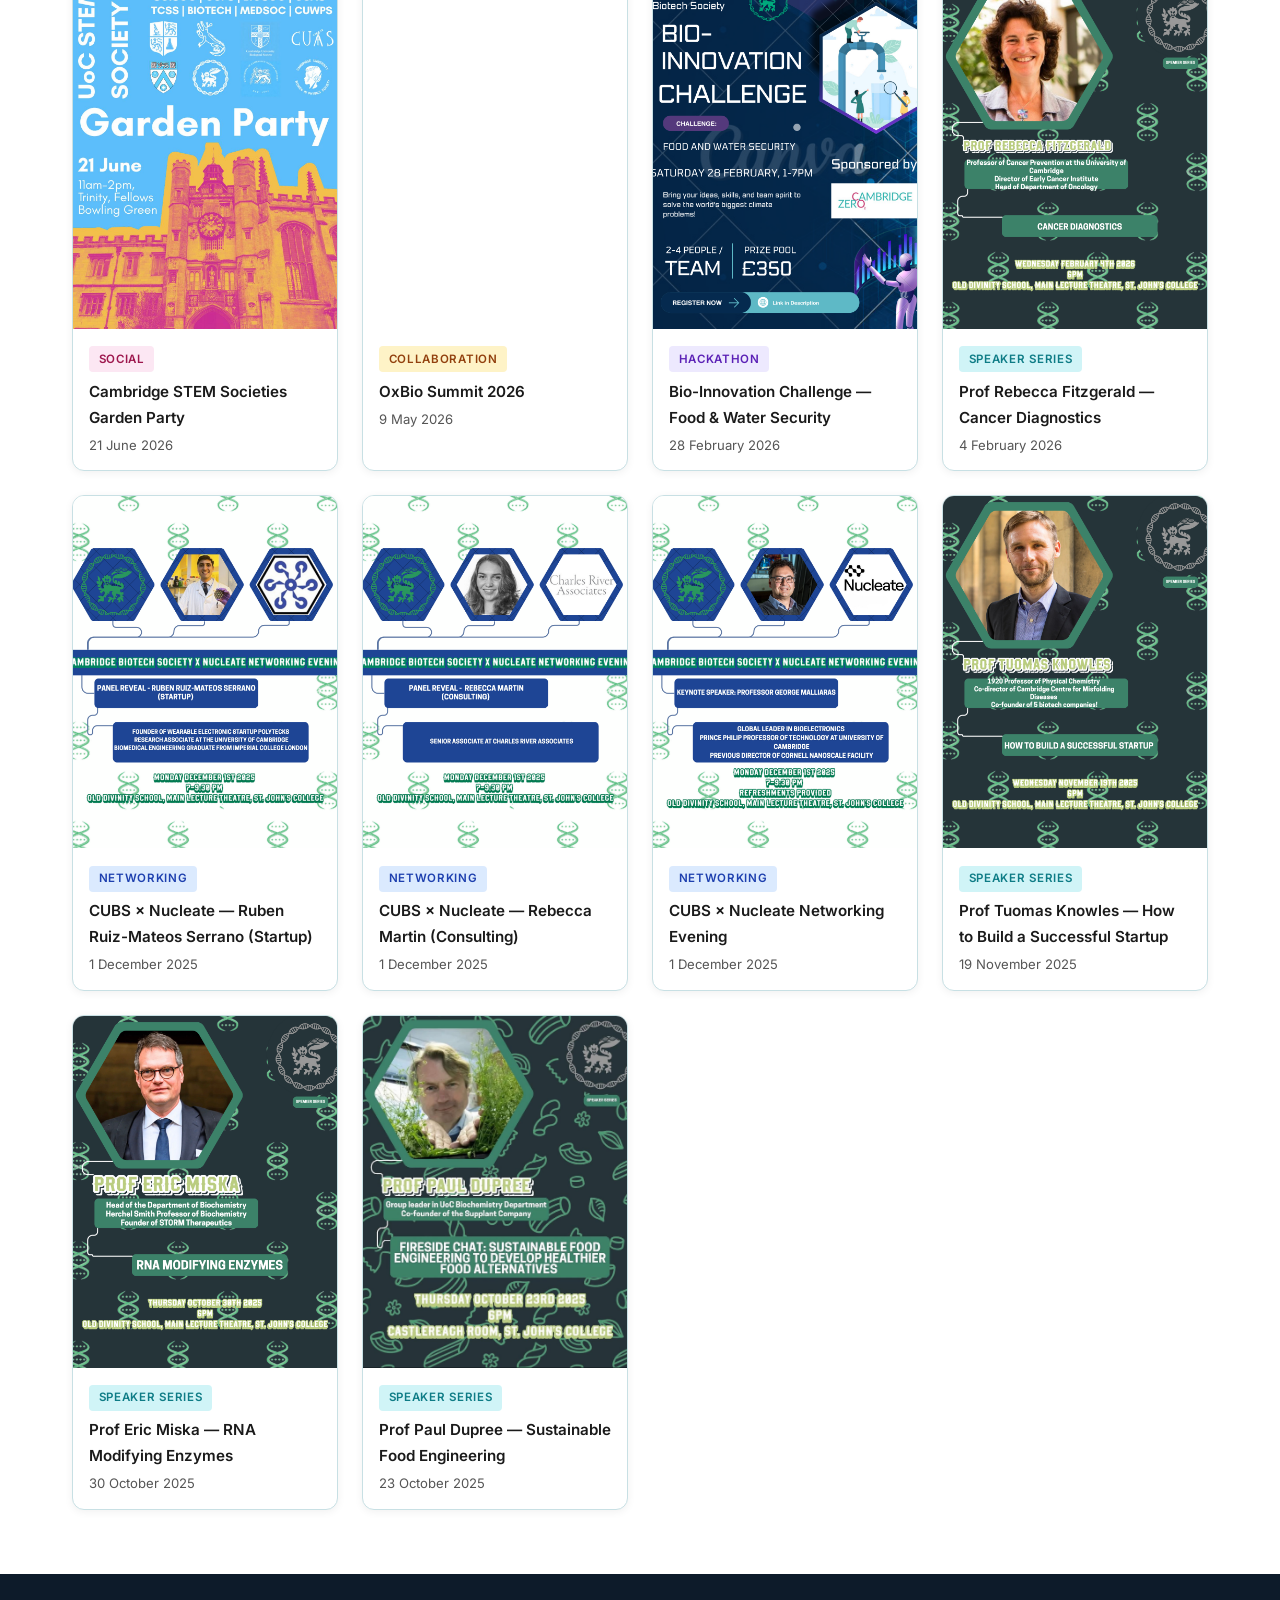
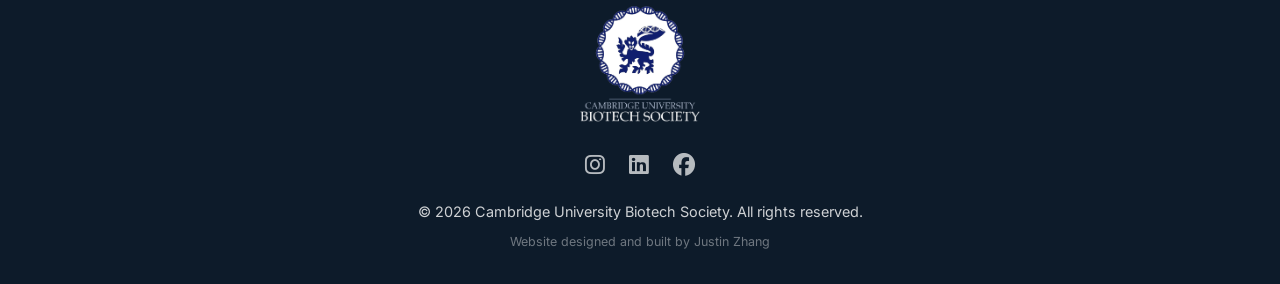
==== commit a2bac491: "Add Michaelmas 2026 term card to homepage and events page Co-Authored-By: Claude Opus 5.5 <noreply@a" ====
--- a/events.html
+++ b/events.html
@@ -17,7 +17,10 @@
         <img src="images/logo-icon.png" alt="CUBS logo" class="logo-img">
         Cambridge University Biotech Society
       </a>
-      <ul class="nav-links">
+      <button class="hamburger" id="hamburger" aria-label="Toggle menu">
+        <span></span><span></span><span></span>
+      </button>
+      <ul class="nav-links" id="nav-links">
         <li><a href="index.html#about">About</a></li>
         <li><a href="events.html">Events</a></li>
         <li><a href="sponsorships.html">Sponsorships</a></li>
@@ -32,9 +35,13 @@
     <p>Talks, workshops, and networking — every week of term.</p>
   </section>
 
-  <section class="section fade-in">
+  <section id="term-card" class="section term-card-section fade-in">
     <h2>Upcoming Events</h2>
-    <p>Look out for our Michaelmas 2026 Term Card coming soon!</p>
+    <p>Our Michaelmas 2026 term card.</p>
+    <a href="event images/MT26_term-card.png" target="_blank" rel="noopener noreferrer" class="term-card-link">
+      <img src="event images/MT26_term-card.png" width="2250" height="2811" alt="CUBS Michaelmas 2026 term card. 3 October: CUBS x Cambridge Union, Aravind Srinivas, co-founder of Perplexity. 6 and 7 October: SU Freshers' Fair, Parker's Piece. 15 October: Freshers' Squash, location TBC. 22 October, 7pm: Career in Biotech, Dr Nicole Mather, Head of IBM Life Science Consulting. 29 October: Starting a startup in Cambridge, Dr Ben Porebski, co-founder of Sortera Bio. 12 November: AI/ML in Life Sciences, Prof Andreas Bender, co-founder of Healx. 26 November: Synthetic Biology, Bit.bio company workshop. November: CUBS x Biosoc formal swap, date TBC.">
+    </a>
+    <p class="term-card-hint">Tap the term card to view it full size.</p>
   </section>
 
   <section class="gallery-section fade-in">
--- a/styles.css
+++ b/styles.css
@@ -256,6 +256,35 @@
 
 .pricing-note i {
   color: var(--cubs-green-light);
+}
+
+/* ── Term card ── */
+.term-card-link {
+  display: block;
+  max-width: 560px;
+  margin: 1.5rem auto 0;
+  border-radius: 12px;
+  overflow: hidden;
+  box-shadow: 0 6px 24px rgba(0,0,0,0.15);
+  transition: transform 0.2s ease, box-shadow 0.2s ease;
+}
+
+.term-card-link:hover {
+  transform: translateY(-4px);
+  box-shadow: 0 12px 32px rgba(0,0,0,0.22);
+}
+
+.term-card-link img {
+  width: 100%;
+  height: auto;
+  display: block;
+}
+
+.section .term-card-hint {
+  margin-top: 0.9rem;
+  font-size: 0.88rem;
+  color: var(--text-muted);
+  text-align: center;
 }
 
 /* ── Membership ── */
@@ -286,6 +315,13 @@
   transform: translateY(-1px);
 }
 
+.membership-note {
+  margin-top: 0.75rem;
+  font-size: 0.88rem;
+  color: var(--text-muted);
+  font-style: italic;
+}
+
 /* ── Events list ── */
 .events-list {
   list-style: none;
@@ -732,6 +768,39 @@
   font-size: 0.85rem;
 }
 
+/* ── Hamburger button ── */
+.hamburger {
+  display: none;
+  flex-direction: column;
+  justify-content: space-between;
+  width: 28px;
+  height: 20px;
+  background: none;
+  border: none;
+  cursor: pointer;
+  padding: 0;
+  margin-left: auto;
+}
+
+.hamburger span {
+  display: block;
+  height: 2px;
+  width: 100%;
+  background-color: #fff;
+  border-radius: 2px;
+  transition: all 0.3s ease;
+}
+
+.hamburger.open span:nth-child(1) {
+  transform: translateY(9px) rotate(45deg);
+}
+.hamburger.open span:nth-child(2) {
+  opacity: 0;
+}
+.hamburger.open span:nth-child(3) {
+  transform: translateY(-9px) rotate(-45deg);
+}
+
 /* ── Homepage events banner ── */
 .events-banner-section {
   padding: 4rem 2rem;
@@ -772,8 +841,124 @@
 }
 
 @media (max-width: 768px) {
+
+  /* ── Hero ── */
+  .hero {
+    padding: 4rem 1.5rem;
+  }
+  .hero-text h1 {
+    font-size: 1.6rem;
+  }
+  .hero-logo-badge {
+    width: 90px;
+    height: 90px;
+  }
+
+  /* ── Stats ── */
+  .stats {
+    flex-direction: column;
+    gap: 1rem;
+    padding: 1.5rem;
+  }
+
+  /* ── Sections ── */
+  .section {
+    padding: 2.5rem 1.25rem;
+  }
+
+  /* ── What we do / events banner grids ── */
+  .what-we-do-grid,
   .events-banner-grid {
     grid-template-columns: 1fr;
+  }
+
+  /* ── Events banner header ── */
+  .events-banner-header {
+    flex-direction: column;
+    gap: 0.5rem;
+  }
+
+  /* ── Poster grid ── */
+  .poster-grid {
+    grid-template-columns: repeat(auto-fill, minmax(160px, 1fr));
+  }
+
+  /* ── Sponsorships ── */
+  .sponsor-logo-grid {
+    flex-direction: column;
+    align-items: center;
+  }
+  .sponsor-cta-box {
+    padding: 2rem 1.25rem;
+  }
+
+  /* ── Footer ── */
+  .footer-logo-text {
+    height: 90px;
+  }
+  footer {
+    padding: 1.5rem 1rem;
+  }
+
+  /* ── Page headers ── */
+  .page-header {
+    padding: 4rem 1.5rem;
+  }
+
+  /* ── Filter bar ── */
+  .filter-bar {
+    gap: 0.4rem;
+  }
+  .filter-btn {
+    font-size: 0.8rem;
+    padding: 0.35rem 0.8rem;
+  }
+
+  /* ── Navbar ── */
+  .navbar {
+    padding: 0.75rem 1.25rem;
+  }
+
+  /* ── Hero logo badge ── */
+  .hero-logo-badge {
+    width: 140px;
+    height: 140px;
+  }
+  .hero-logo-img {
+    width: 120px;
+    height: 120px;
+  }
+
+  /* ── Nav — hamburger menu ── */
+  .hamburger {
+    display: flex;
+  }
+  .nav-links {
+    display: none;
+    flex-direction: column;
+    position: absolute;
+    top: 100%;
+    left: 0;
+    right: 0;
+    background-color: var(--cubs-green-dark);
+    padding: 1rem 1.5rem 1.5rem;
+    gap: 0.75rem;
+    z-index: 99;
+  }
+  .nav-links.open {
+    display: flex;
+  }
+  .nav-links li {
+    list-style: none;
+  }
+  .nav-links a {
+    font-size: 1rem;
+    padding: 0.4rem 0;
+    display: block;
+  }
+  .nav-links .btn-nav {
+    display: inline-block;
+    margin-top: 0.5rem;
   }
 }
 
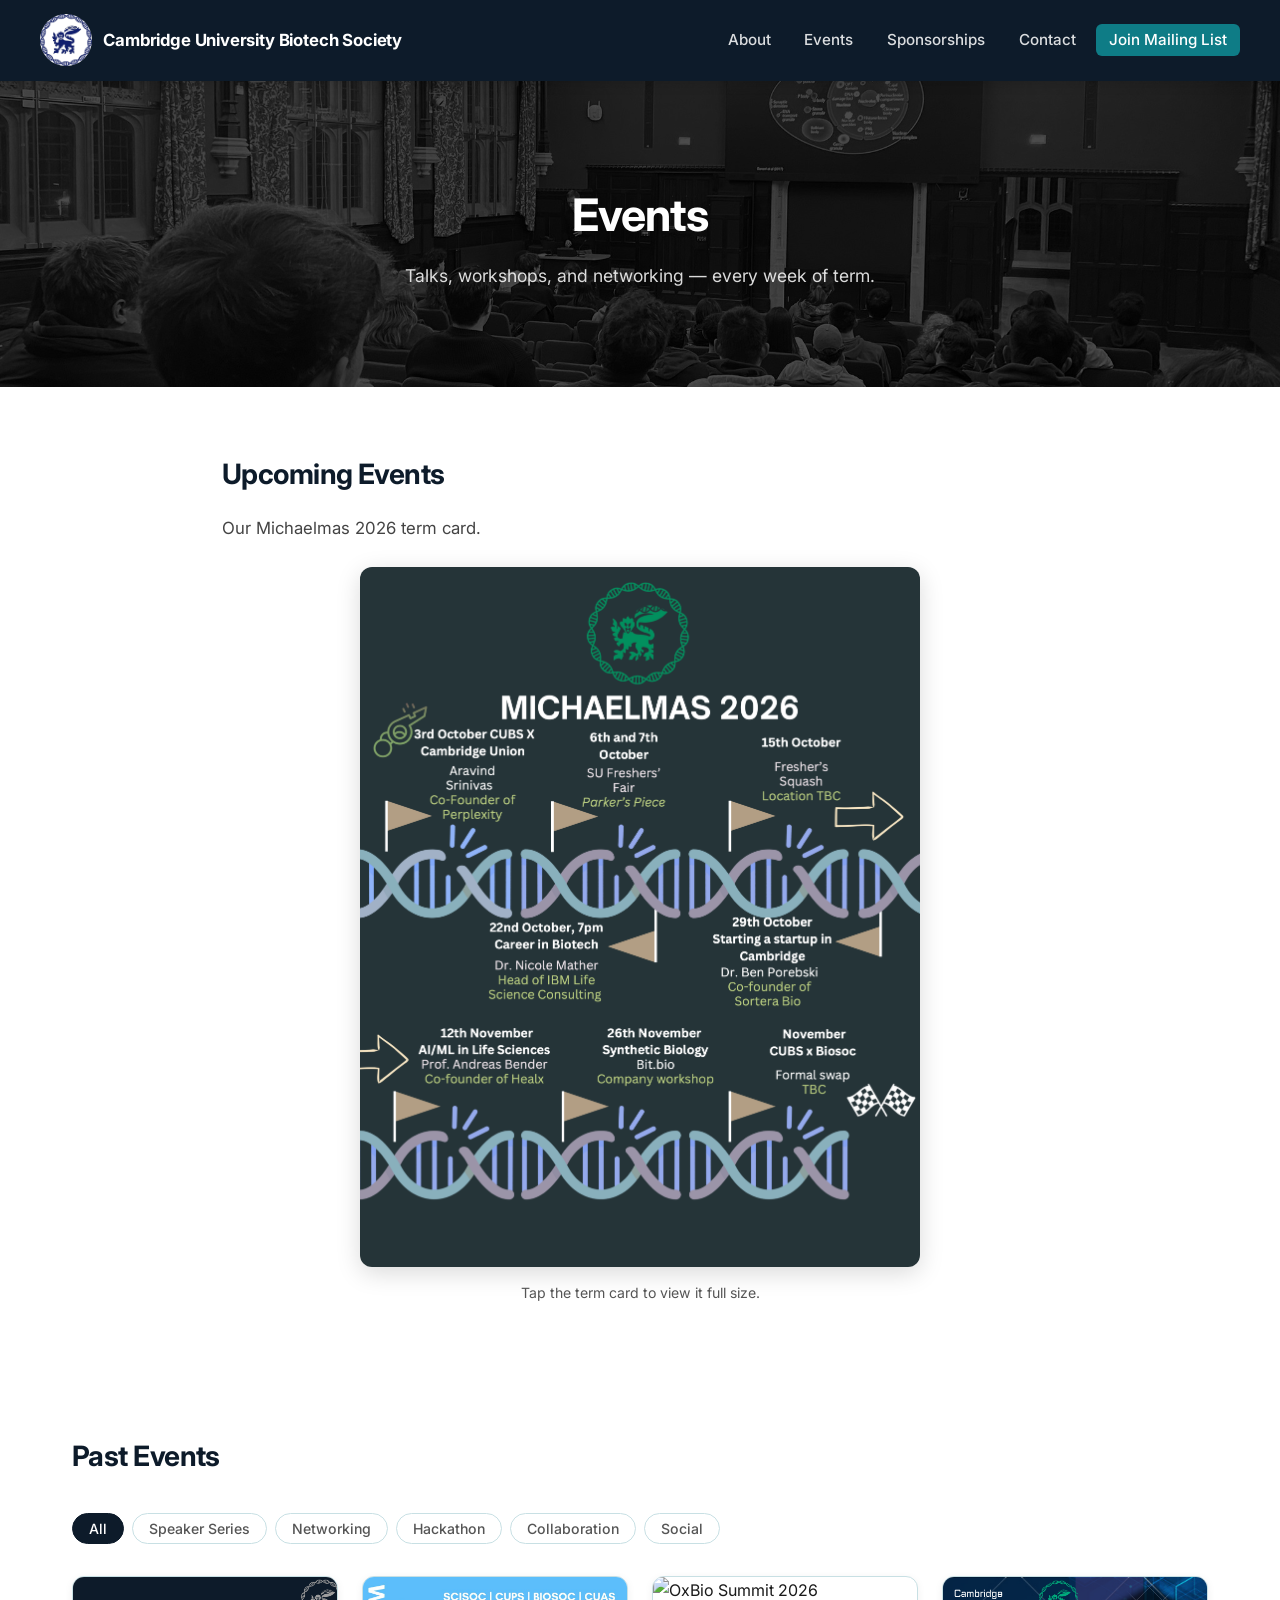
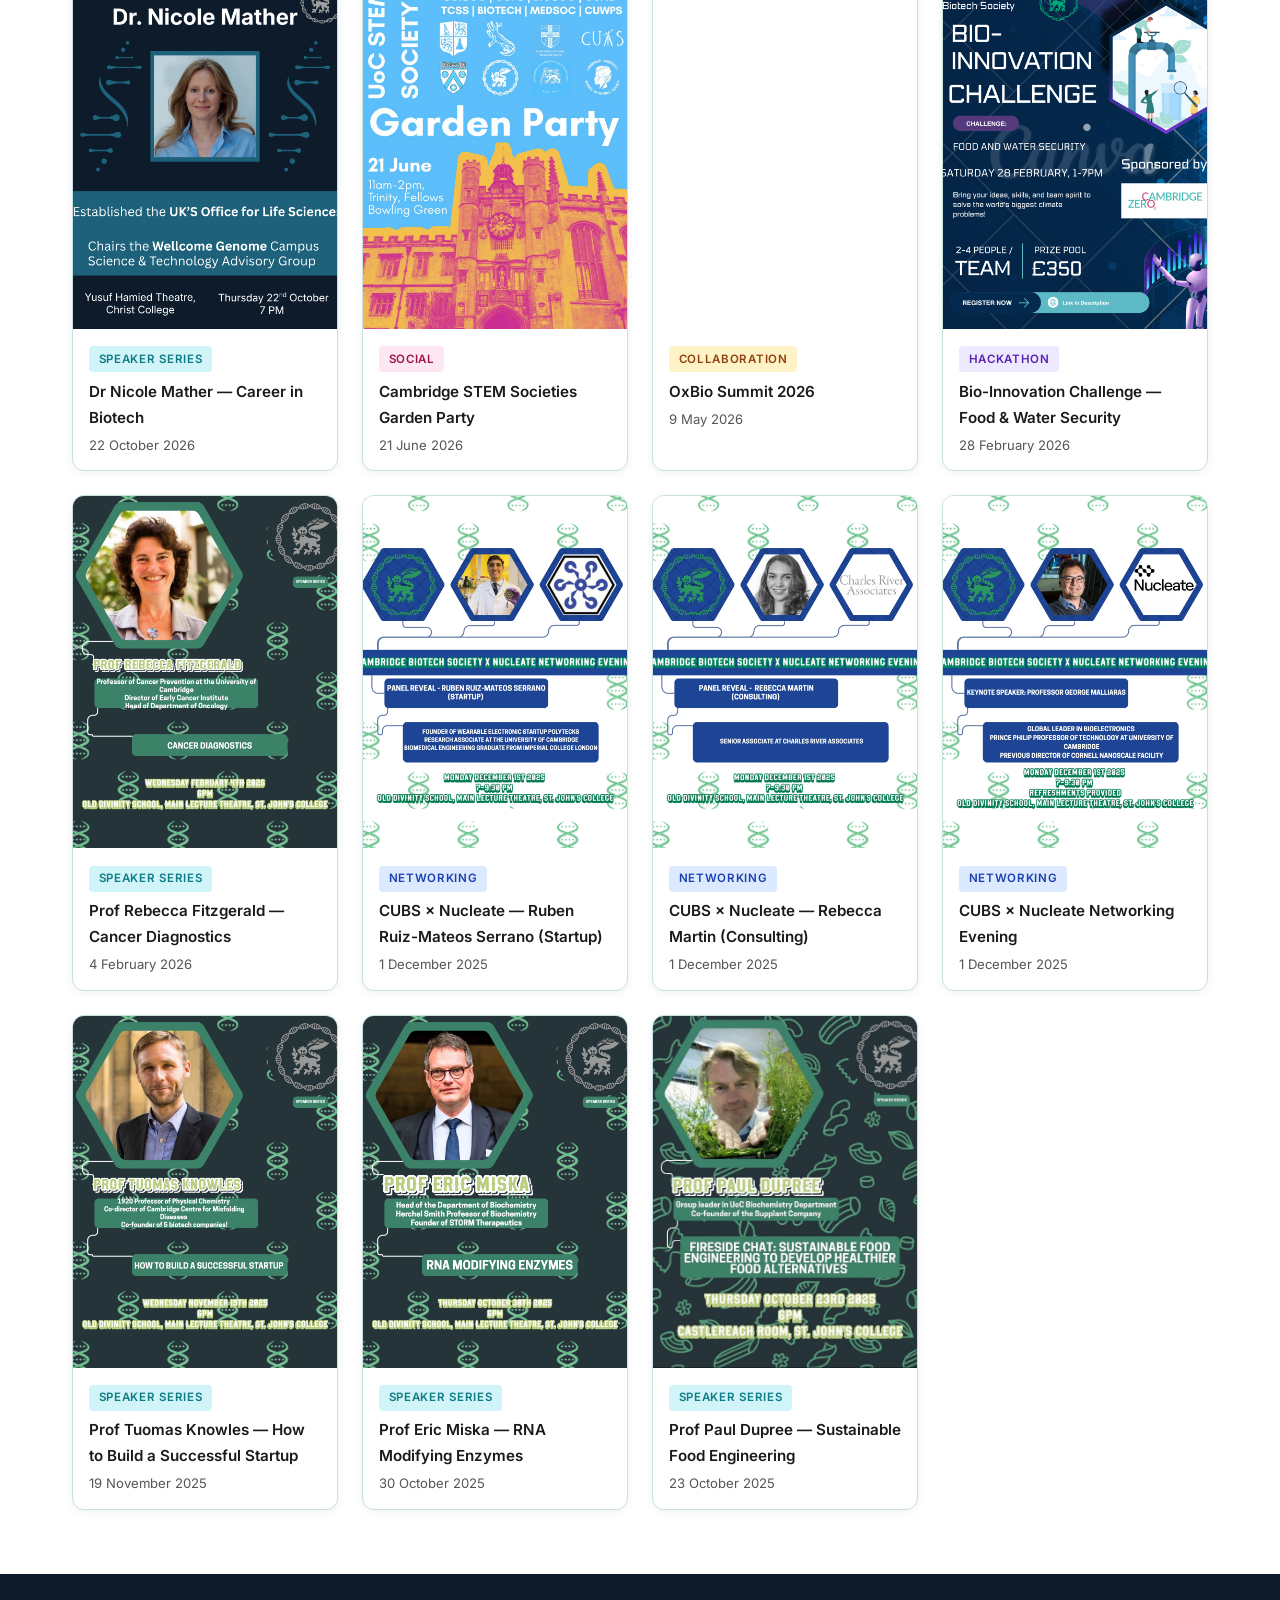
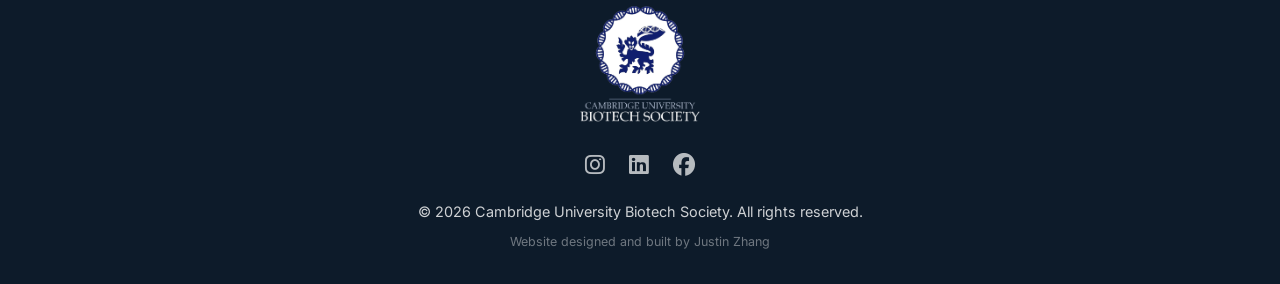
==== commit 2ac97f69: "Add Dr Nicole Mather talk to recent and past events Co-Authored-By: Claude Opus 5.5 <noreply@anthrop" ====
--- a/events.html
+++ b/events.html
@@ -58,6 +58,15 @@
     </div>
 
     <div class="poster-grid" id="poster-grid">
+
+      <div class="poster-card" data-category="speaker">
+        <img src="event images/Dr. Nicole Mather talk (instagram story).png" alt="Dr Nicole Mather — Career in Biotech">
+        <div class="poster-card-body">
+          <span class="event-tag tag-speaker">Speaker Series</span>
+          <div class="poster-card-title">Dr Nicole Mather — Career in Biotech</div>
+          <div class="poster-card-date">22 October 2026</div>
+        </div>
+      </div>
 
       <div class="poster-card" data-category="social">
         <img src="event images/garden party poster .jpeg" alt="Cambridge STEM Societies Garden Party">
--- a/styles.css
+++ b/styles.css
@@ -256,6 +256,211 @@
 
 .pricing-note i {
   color: var(--cubs-green-light);
+}
+
+[hidden] {
+  display: none !important;
+}
+
+/* ── Membership promo ── */
+.promo-banner {
+  display: flex;
+  align-items: center;
+  justify-content: center;
+  flex-wrap: wrap;
+  gap: 0.75rem 1.5rem;
+  padding: 0.9rem 1.5rem;
+  background: var(--cubs-green-light);
+  color: #fff;
+  text-align: center;
+}
+
+.promo-text {
+  font-size: 0.98rem;
+  line-height: 1.5;
+}
+
+.promo-text s {
+  opacity: 0.7;
+}
+
+.promo-tag {
+  display: inline-block;
+  margin-right: 0.4rem;
+  padding: 0.15rem 0.6rem;
+  border-radius: 999px;
+  background: var(--cubs-green-dark);
+  font-size: 0.72rem;
+  font-weight: 700;
+  letter-spacing: 0.1em;
+  text-transform: uppercase;
+  vertical-align: 0.1em;
+}
+
+.promo-ref {
+  display: block;
+  font-size: 0.8rem;
+  opacity: 0.85;
+}
+
+.promo-btn {
+  flex-shrink: 0;
+  background: #fff;
+  color: var(--cubs-green-dark);
+  font-weight: 700;
+  text-decoration: none;
+  padding: 0.55rem 1.4rem;
+  border-radius: 8px;
+  transition: transform 0.15s ease, box-shadow 0.15s ease;
+}
+
+.promo-btn:hover {
+  transform: translateY(-1px);
+  box-shadow: 0 4px 12px rgba(0,0,0,0.2);
+}
+
+@media (max-width: 768px) {
+  .promo-banner {
+    gap: 0.6rem;
+    padding: 0.75rem 1rem;
+  }
+  .promo-text {
+    font-size: 0.9rem;
+  }
+  .promo-ref {
+    font-size: 0.75rem;
+  }
+}
+
+.membership-old-price {
+  font-weight: 500;
+  color: var(--text-muted);
+}
+
+/* ── Next talk ── */
+.next-talk-card {
+  display: grid;
+  grid-template-columns: minmax(0, 320px) 1fr;
+  gap: 2.5rem;
+  align-items: center;
+  background: var(--bg-subtle);
+  border: 1px solid var(--border);
+  border-radius: 16px;
+  padding: 2rem;
+}
+
+.next-talk-poster {
+  display: block;
+  border-radius: 10px;
+  overflow: hidden;
+  box-shadow: 0 6px 24px rgba(0,0,0,0.15);
+  transition: transform 0.2s ease;
+}
+
+.next-talk-poster:hover {
+  transform: translateY(-4px);
+}
+
+.next-talk-poster img {
+  width: 100%;
+  height: auto;
+  display: block;
+}
+
+.next-talk-eyebrow {
+  display: inline-block;
+  font-size: 0.75rem;
+  font-weight: 700;
+  letter-spacing: 0.12em;
+  text-transform: uppercase;
+  color: #fff;
+  background: var(--cubs-green-light);
+  padding: 0.3rem 0.75rem;
+  border-radius: 999px;
+  margin-bottom: 0.9rem;
+}
+
+.section .next-talk-details h2 {
+  font-size: 2rem;
+  margin-bottom: 0.25rem;
+}
+
+.section .next-talk-speaker {
+  font-size: 1.2rem;
+  font-weight: 600;
+  color: var(--cubs-green);
+  margin-bottom: 0.75rem;
+}
+
+.next-talk-bio,
+.next-talk-meta {
+  list-style: none;
+  padding: 0;
+}
+
+.next-talk-bio li {
+  position: relative;
+  padding-left: 1rem;
+  color: #444;
+  font-size: 0.98rem;
+  margin-bottom: 0.3rem;
+}
+
+.next-talk-bio li::before {
+  content: "";
+  position: absolute;
+  left: 0;
+  top: 0.7em;
+  width: 6px;
+  height: 6px;
+  border-radius: 50%;
+  background: var(--cubs-green-light);
+}
+
+.next-talk-meta {
+  margin-top: 1.1rem;
+  padding-top: 1.1rem;
+  border-top: 1px solid var(--border);
+}
+
+.next-talk-meta li {
+  display: flex;
+  align-items: baseline;
+  gap: 0.6rem;
+  font-weight: 500;
+  color: var(--text-dark);
+  margin-bottom: 0.35rem;
+}
+
+.next-talk-meta i {
+  width: 1rem;
+  color: var(--cubs-green-light);
+}
+
+.section .next-talk-note {
+  margin-top: 0.75rem;
+  font-size: 0.88rem;
+  color: var(--text-muted);
+}
+
+@media (max-width: 768px) {
+  .next-talk-card {
+    grid-template-columns: 1fr;
+    gap: 1.5rem;
+    padding: 1.25rem;
+  }
+  .next-talk-poster {
+    max-width: 320px;
+    width: 100%;
+    margin: 0 auto;
+  }
+  .section .next-talk-details h2 {
+    font-size: 1.6rem;
+  }
+  .next-talk-details .btn-cta {
+    display: block;
+    text-align: center;
+  }
 }
 
 /* ── Term card ── */
